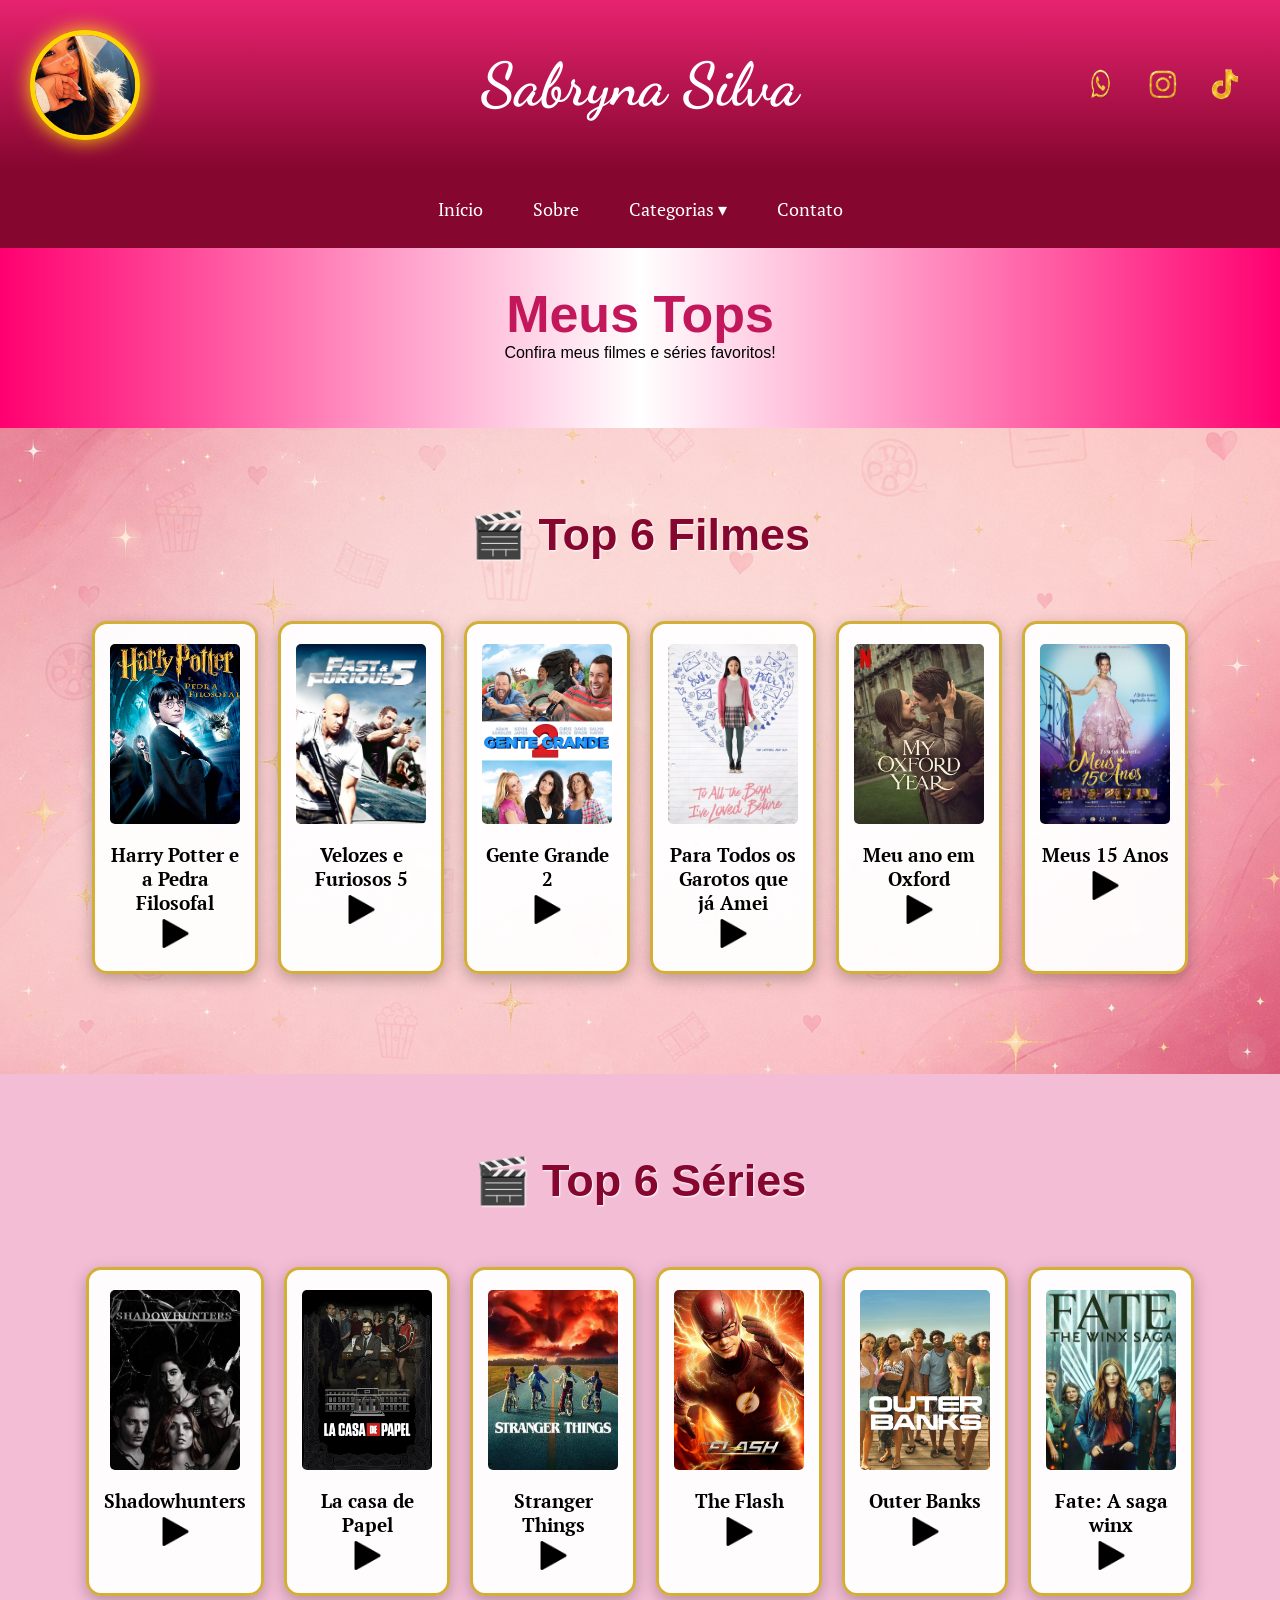
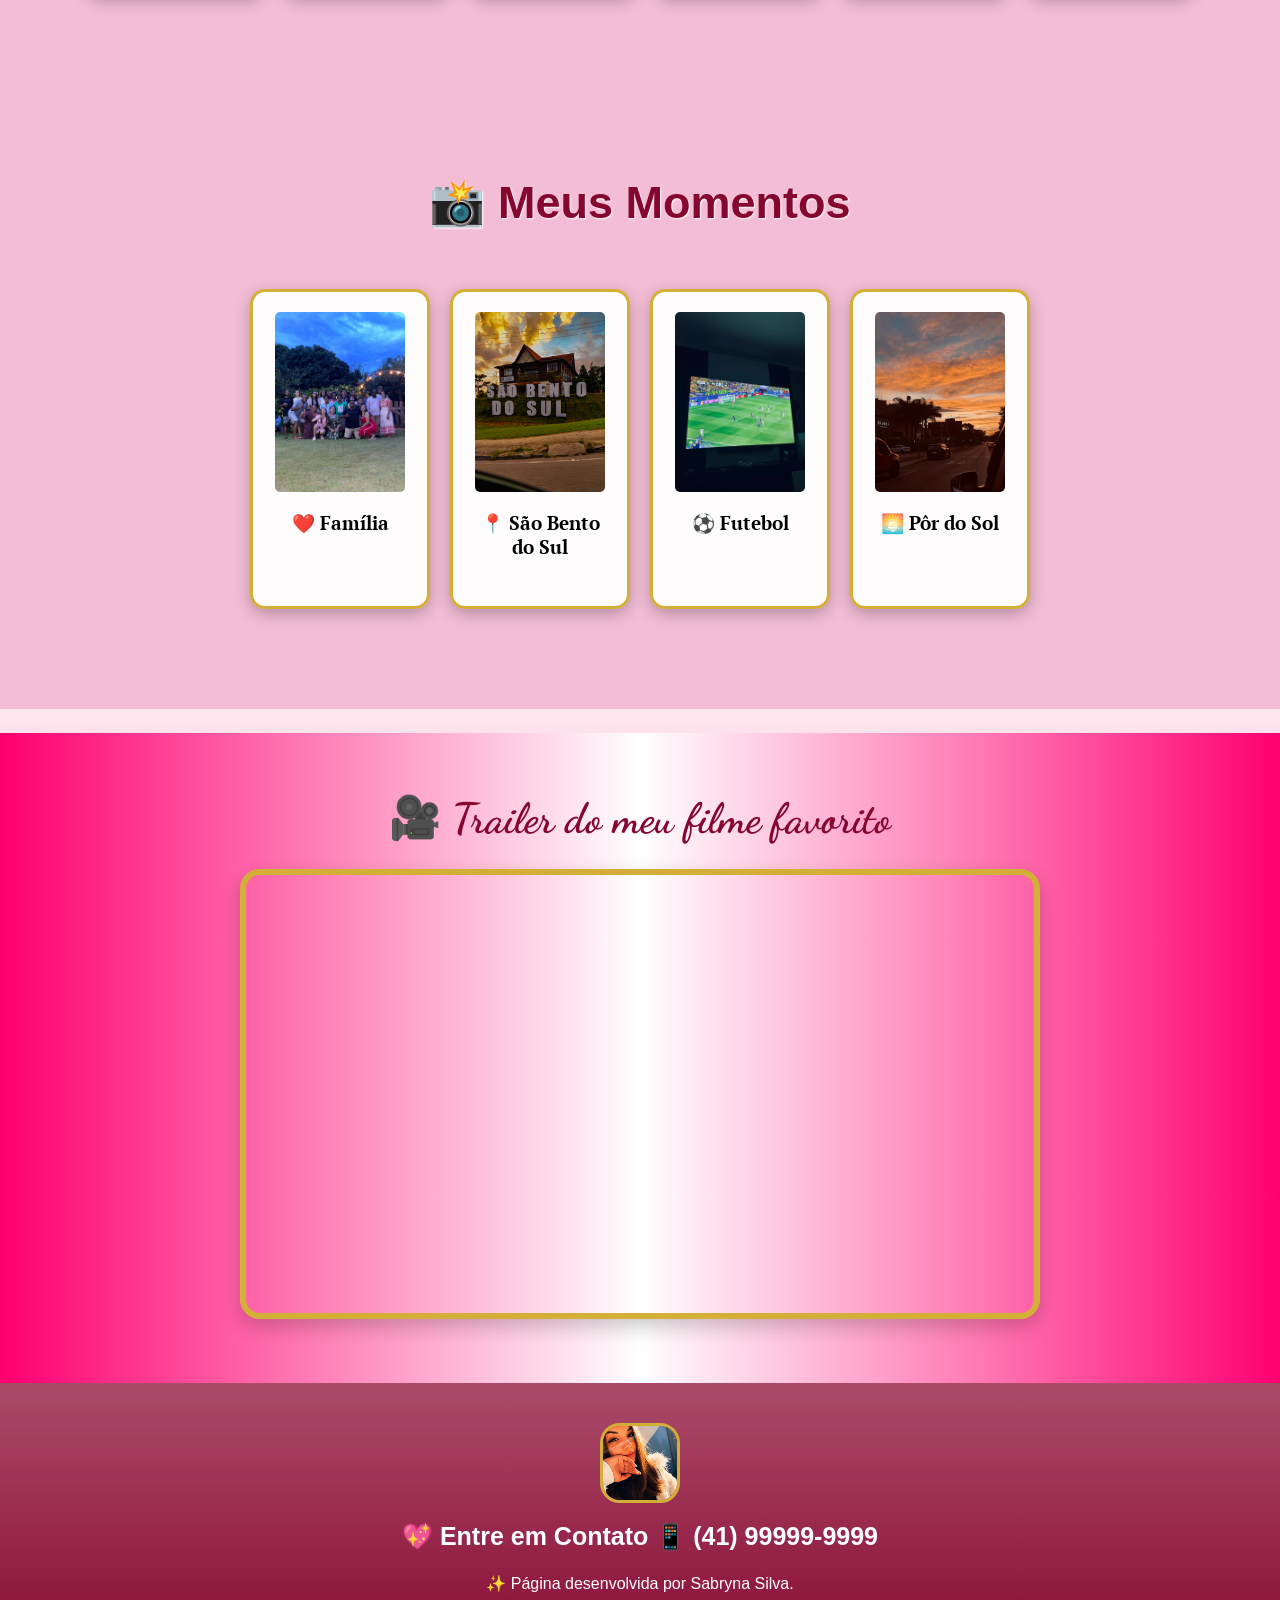
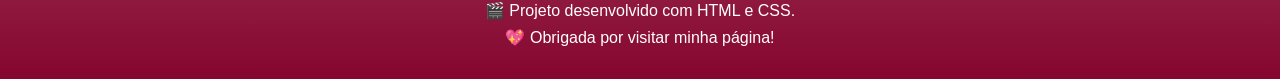
==== index.html @ 1fd47ac1 "162" ====
<!DOCTYPE html>
<html lang="pt-br">
<head>
<meta charset="UTF-8">

<meta name="viewport" content="width=device-width, initial-scale=1.0">

<title>Home |Sabryna Silva</title>
<link rel="stylesheet" href="style.css">
</head>
</head>

<body class="pagina-inicio">

<!--header é a parte do cabeçalho do site-->
<header class="cabecalho-itens">

<img class="cabecalho_imagem" src="minhafoto.png" alt="Logo da Página">

<h1 class="titulo_site">Sabryna Silva</h1>
<div class="sociais">
<img src="img_WhatsaoD.png" alt="WhatsApp">
<img src="img_InstagramD-removebg-preview.png" alt="Instagram">
<img src="img_TiktokD-removebg-preview.png" alt="TikTok">
</div>

</header>

<nav class="menu">
    <a href="index.html">Início</a>
    <a href="sobre.html">Sobre</a>

    <div class="dropdown">
        <a href="#">Categorias ▾</a>
        <div class="dropdown-conteudo">
            <a href="filmes.html">Filmes</a>
            <a href="series.html">Séries</a>
        </div>
    </div>

    <a href="contato.html">Contato</a>
</nav>

<!--Seção banner 1 é a parte do paragrafo 1 da página-->
<section class="banner1">
    <div class="banner-texto">
        <h1>Meus Tops</h1>
    <p>Confira meus filmes e séries favoritos!</p>
  </div>
</section>

<!--Seção estudantes é a parte do paragrafo 2 da página-->
<section class="estudante filmes-destaque">
<h1 class="estudante_titulo">🎬 Top 6 Filmes</h1>
<p> </p>
<div class="estudantes_todos">
<div class="estudante-div">
<img class="estudante-imagem" src="img_harryP.jpg" alt="Foto do Filme">

<h3 class="estudante-nome">Harry Potter e a Pedra Filosofal</h3>
<a href="https://www.youtube.com/watch?v=SFzft_2dcV0">
<p> </p>
<img class="estudante-icone" src="play.png" alt="Fantasia"></a>
</div>

<div class="estudante-div">
<img class="estudante-imagem" src="img_velozes&f.jpg" alt="Foto do Filme">
<h3 class="estudante-nome">Velozes e Furiosos 5</h3>
<a href="https://www.youtube.com/watch?v=e4tEwEZYELc">
<p> </p>
<img class="estudante-icone" src="play.png" alt="Ação"></a>
</div>

<div class="estudante-div">
<img class="estudante-imagem" src="img_genteG.jpg" alt="Foto do Filme">
<h3 class="estudante-nome">Gente Grande 2</h3>
<a href="https://www.youtube.com/watch?v=U4IVNvPu134">
<p> </p>
<img class="estudante-icone" src="play.png" alt="Comédia"></a>
</div>

<div class="estudante-div">
<img class="estudante-imagem" src="img_ParaTodos.jpg" alt="Foto do Filme">
<h3 class="estudante-nome">Para Todos os Garotos que já Amei</h3>
<a href="https://www.youtube.com/watch?v=JDpGv0V26B">
<p> </p>
<img class="estudante-icone" src="play.png" alt="Comédia Romântica"></a>
</div>

<div class="estudante-div">
<img class="estudante-imagem" src="img_MyOxford.jpg" alt="Foto do Filme">
<h3 class="estudante-nome">Meu ano em Oxford</h3>
<a href="https://www.youtube.com/watch?v=gDc7l8dfOr4">
<p> </p>
<img class="estudante-icone" src="play.png" alt="Romance/Drama"></a>
</div>

<div class="estudante-div">
<img class="estudante-imagem" src="img_meus15.jpg" alt="Foto do filme">
<h3 class="estudante-nome">Meus 15 Anos</h3>
<a href="https://www.youtube.com/watch?v=Yup2ZcAm_E0">
<p> </p>
<img class="estudante-icone" src="play.png" alt="Romance Adolescente"></a>
</div>

</div>
</section>

<!--Seção estudantes é a parte do paragrafo 3 da página-->
<section class="estudante">
    <h1 class="estudante_titulo">🎬 Top 6 Séries</h1>
<div class="estudantes_todos">
<div class="estudante-div">
<img class="estudante-imagem" src="img-Shadow.jpeg" alt="Foto da Serie">
<h3 class="estudante-nome">Shadowhunters</h3>
<a href="https://www.youtube.com/watch?v=Ms_KHiZTjs0">
<p> </p>
<img class="estudante-icone" src="play.png" alt="Fantasia/Ação"></a>
</div>

<div class="estudante-div">
<img class="estudante-imagem" src="img_LaCasa.webp"
alt="Foto da Série">
<h3 class="estudante-nome">La casa de Papel</h3>
<a href="https://www.youtube.com/watch?v=jkzl8ZAppqE">
<p> </p>
<img class="estudante-icone" src="play.png" alt="Suspense/Ação"></a>
</div>

<div class="estudante-div">
<img class="estudante-imagem" src="img_Stranger.jpeg"
alt="Foto da Serie">
<h3 class="estudante-nome">Stranger Things</h3>
<a href="https://www.youtube.com/watch?v=RMmGQNNl164">
<p> </p>
<img class="estudante-icone" src="play.png" alt="Ficção Científica/Terror"></a>
</div>

<div class="estudante-div">
<img class="estudante-imagem" src="img_Tflah.jpg"
alt="Foto da Serie">
<h3 class="estudante-nome">The Flash</h3>
<a href="https://www.youtube.com/watch?v=IgVyroQjZbE">
<p> </p>
<img class="estudante-icone" src="play.png" alt="Super-Herói/Ação"></a>
</div>

<div class="estudante-div">
<img class="estudante-imagem" src="outerBanks2.jpg"
alt="Foto da Serie">
<h3 class="estudante-nome">Outer Banks</h3>
<a href="https://www.youtube.com/watch?v=SqLHo7bIddY">
<p> </p>
<img class="estudante-icone" src="play.png" alt="Aventura/Mistério"></a>
</div>

<div class="estudante-div">
<img class="estudante-imagem" src="fate-the-winx-saga_ur51.jpg"
alt="Foto da Serie">
<h3 class="estudante-nome">Fate: A saga winx</h3>
<a href="https://www.youtube.com/watch?v=jZmW01kkiwE">
<p> </p>
<img class="estudante-icone" src="play.png" alt="Fantasia/Drama"></a>
</div>
</div>
</section>

 <!-- Seção Meus Momentos -->
<section class="estudante">
    <h1 class="estudante_titulo">📸 Meus Momentos</h1>

    <div class="estudantes_todos">

        <div class="estudante-div">
            <img class="estudante-imagem" src="familia_img.jpg" alt="Família">
            <h3 class="estudante-nome">❤️ Família</h3>
        </div>

        <div class="estudante-div">
            <img class="estudante-imagem" src="sao-bento.jpg" alt="São Bento do Sul">
            <h3 class="estudante-nome">📍 São Bento do Sul</h3>
        </div>

        <div class="estudante-div">
            <img class="estudante-imagem" src="futb.jpeg" alt="Futebol">
            <h3 class="estudante-nome">⚽ Futebol</h3>
        </div>

        <div class="estudante-div">
            <img class="estudante-imagem" src="pordosol.JPG" alt="Pôr do Sol">
            <h3 class="estudante-nome">🌅 Pôr do Sol</h3>
        </div>

    </div>
</section>

<!-- Seção rodapé -->
<footer class="escola">

    <section class="container-video">

        <h3 class="titulo-video">🎥 Trailer do meu filme favorito</h3>


        <iframe
            class="video-responsivo"
            src="https://www.youtube.com/embed/VyHV0BRtdxo"
            title="YouTube video player"
            frameborder="0"
            allow="accelerometer; autoplay; clipboard-write; encrypted-media; gyroscope; picture-in-picture; web-share"
            allowfullscreen>
        </iframe>

    </section>


    <div class="rodape-conteudo">
        <img class="logo_rodape" src="minhafoto.png" alt="Foto da Sabryna">

        <h2 class="escola-titulo">
            💖 Entre em Contato
            <a class="link" href="https://wa.me">
                📱 (41) 99999-9999
            </a>
        </h2>

        <div class="creditos">
            <p>✨ Página desenvolvida por Sabryna Silva.</p>
            <p>🎬 Projeto desenvolvido com HTML e CSS.</p>
            <p>💖 Obrigada por visitar minha página!</p>
        </div>
    </div>

</footer>
---- style.css ----
@import url('https://fonts.googleapis.com/css2?family=PT+Serif:ital,wght@0,400;0,700;1,400;1,700&display=swap');
@import url('https://fonts.googleapis.com/css2?family=Dancing+Script:wght@400;600;700&display=swap');
*{
margin: 0;
padding: 0;
box-sizing: border-box;
}
body{
font-family: "Poppins", sans-serif;
background-color:  #bf0056
}

header{
    background: linear-gradient(#E7236F, #85062F);
    color: white;
    width: 100%;
    padding: 55px 20px;
}

.cabecalho-itens{
    display: flex;
    align-items: center;
    justify-content: space-between;
    padding: 30px;
}

 
.cabecalho_imagem{
    width:110px;
    height:110px;
    border-radius:50%;
    object-fit:cover;
    border:5px solid #FFD700;
    box-shadow:0 0 20px #FFD700;
}
 

.titulo_site{
    flex:1;
    text-align:center;
    font-family:'Dancing Script', cursive;
    font-size:60px;
    color:#fff;
}

.sociais{
    display:flex;
    gap:12px;
    width:110px;   /* mesma largura da foto */
    justify-content:flex-end;
    padding-right:0;
}

.sociais img{
    width:50px;
    height:50px;
}

.banner1{
    height: 180px;
    background: linear-gradient(90deg, #ff0070,#ffffff,#ff0171);
    display: flex;
    justify-content: center;
    align-items: center;

}


.banner-texto {
    text-align: center;
    max-width: 650px;
    margin: 0 auto 30px;
}

.banner-texto h1{
    font-size: 52px;
    color:   #C2185B;
}

banner-texto p {
    font-size: 18px;
    color: #000000;
    line-height: 1.5;
}

.estudante_titulo {
    padding: 20px;
    text-align: center;
    color: #85062F;
    font-size: 45px;
    margin-bottom: 5px;
    text-shadow: 1px 1px 2px #fff;
}

.estudantes_todos {
    display: flex;
    justify-content: center;
    gap: 20px;
    max-width: 1000px;
    margin: 25px auto 0;
}


.estudante-nome{
text-align: center;
font-family: 'PT Serif', serif;
}

.estudante-imagem {
    width: 130px;
    height: 180px;
    margin-top: 5px;
    margin-bottom: 15px;
    object-fit: cover;
    border-radius: 5px;
}


.estudante-icone{
width: 45px;
padding: 4px 8px;
}

.estudante {
    padding: 60px 40px;
    background-color: #f3bdd5;
    text-align: center;
} 

.estudante-div {
    width: 180px;
    min-height: 320px;
    background: rgba(255, 255, 255, 0.95);
    border-radius: 15px;
    padding: 15px;
    text-align: center;
    border: 3px solid #D4AF37;
    box-shadow: 0 5px 15px rgba(0,0,0,0.25);
    transition: 0.3s;
}

.estudantes_todos {
    display: flex;
    justify-content: center;
    gap: 20px;
    max-width: 1000px;
    margin: 40px auto;
}

 
.escola{
background: linear-gradient(#ffe7f0,#85062F);
color: white;
display: block;
text-align: center;
padding: 24px 0;
}

.escola-titulo{
padding: 15px;
text-align: center;
font-size: 25px;
}

.logo_rodape{
height: 80px;
width: 80px;
border-radius: 20px;
object-fit: cover;
border: 3px solid #D4AF37;

}
.link{
    color: white;
    text-decoration: none;
}

.link:hover{
    color: #FFD700;
}

.escola p{
    margin: 8px 0;
}

.estudante-div:hover{
    transform: scale(1.05);
    transition: 0.3s;
}

/* VÍDEO */

.container-video{
    background: linear-gradient(90deg, #ff0070, #ffffff, #ff0171);
    padding:60px 20px;
    text-align:center;
}

.titulo-video{
    font-family:'Dancing Script', cursive;
    font-size:42px;
    color:#85062F;
    margin-bottom:25px;
}

.video-responsivo{
    width:80%;
    max-width:800px;
    aspect-ratio:16/9;
    height:auto;
    border-radius:20px;
    border:6px solid #D4AF37;
    box-shadow:0 8px 20px rgba(0,0,0,.2);
}
 
.rodape-conteudo {
    margin-top: 40px; /* Cria um espaço confortável entre o vídeo e o rodapé */
}
 
@media (max-width: 768px){

    .cabecalho-itens{
        flex-direction: column;
        align-items: center;
        gap: 20px;
        padding: 20px;
    }

    .cabecalho_imagem{
        width: 80px;
        height: 80px;
    }

    .titulo_site{
        font-size: 40px;
        text-align: center;
    }

    .sociais{
        width: 100%;
        justify-content: center;
        padding-right: 0;
    }

    .sociais img{
        width: 35px;
        height: 35px;
        margin-left: 8px;
    }

    .banner-texto h1{
        font-size: 35px;
    }

    .estudante_titulo{
        font-size: 32px;
    }

    .estudante-div{
        width: 160px;
    }

    .video-responsivo{
        width: 100%;
    }

    .escola-titulo{
        font-size: 20px;
    }

}

/* MENU DE NAVEGAÇÃO */

.menu {
    background-color: #85062F;
    display: flex;
    justify-content: center;
    align-items: center;
    gap: 10px;
    padding: 15px;
}

.menu a {
    color: white;
    text-decoration: none;
    padding: 12px 20px;
    font-family: 'PT Serif', serif;
    font-size: 18px;
}

.menu a:hover {
    background-color: #E7236F;
    border-radius: 8px;
}

/* DROPDOWN */

.dropdown {
    position: relative;
}

.dropdown-conteudo {
    display: none;
    position: absolute;
    background-color: #85062F;
    min-width: 150px;
    top: 100%;
    left: 0;
    z-index: 10;
    border-radius: 0 0 8px 8px;
}

.dropdown-conteudo a {
    display: block;
    padding: 12px 15px;
}

.dropdown:hover .dropdown-conteudo {
    display: block;
}

.pagina-inicio .filmes-destaque {
    background-image: url("fundoCinema.png");
    background-size: cover;
    background-position: center;
    background-repeat: no-repeat;
}
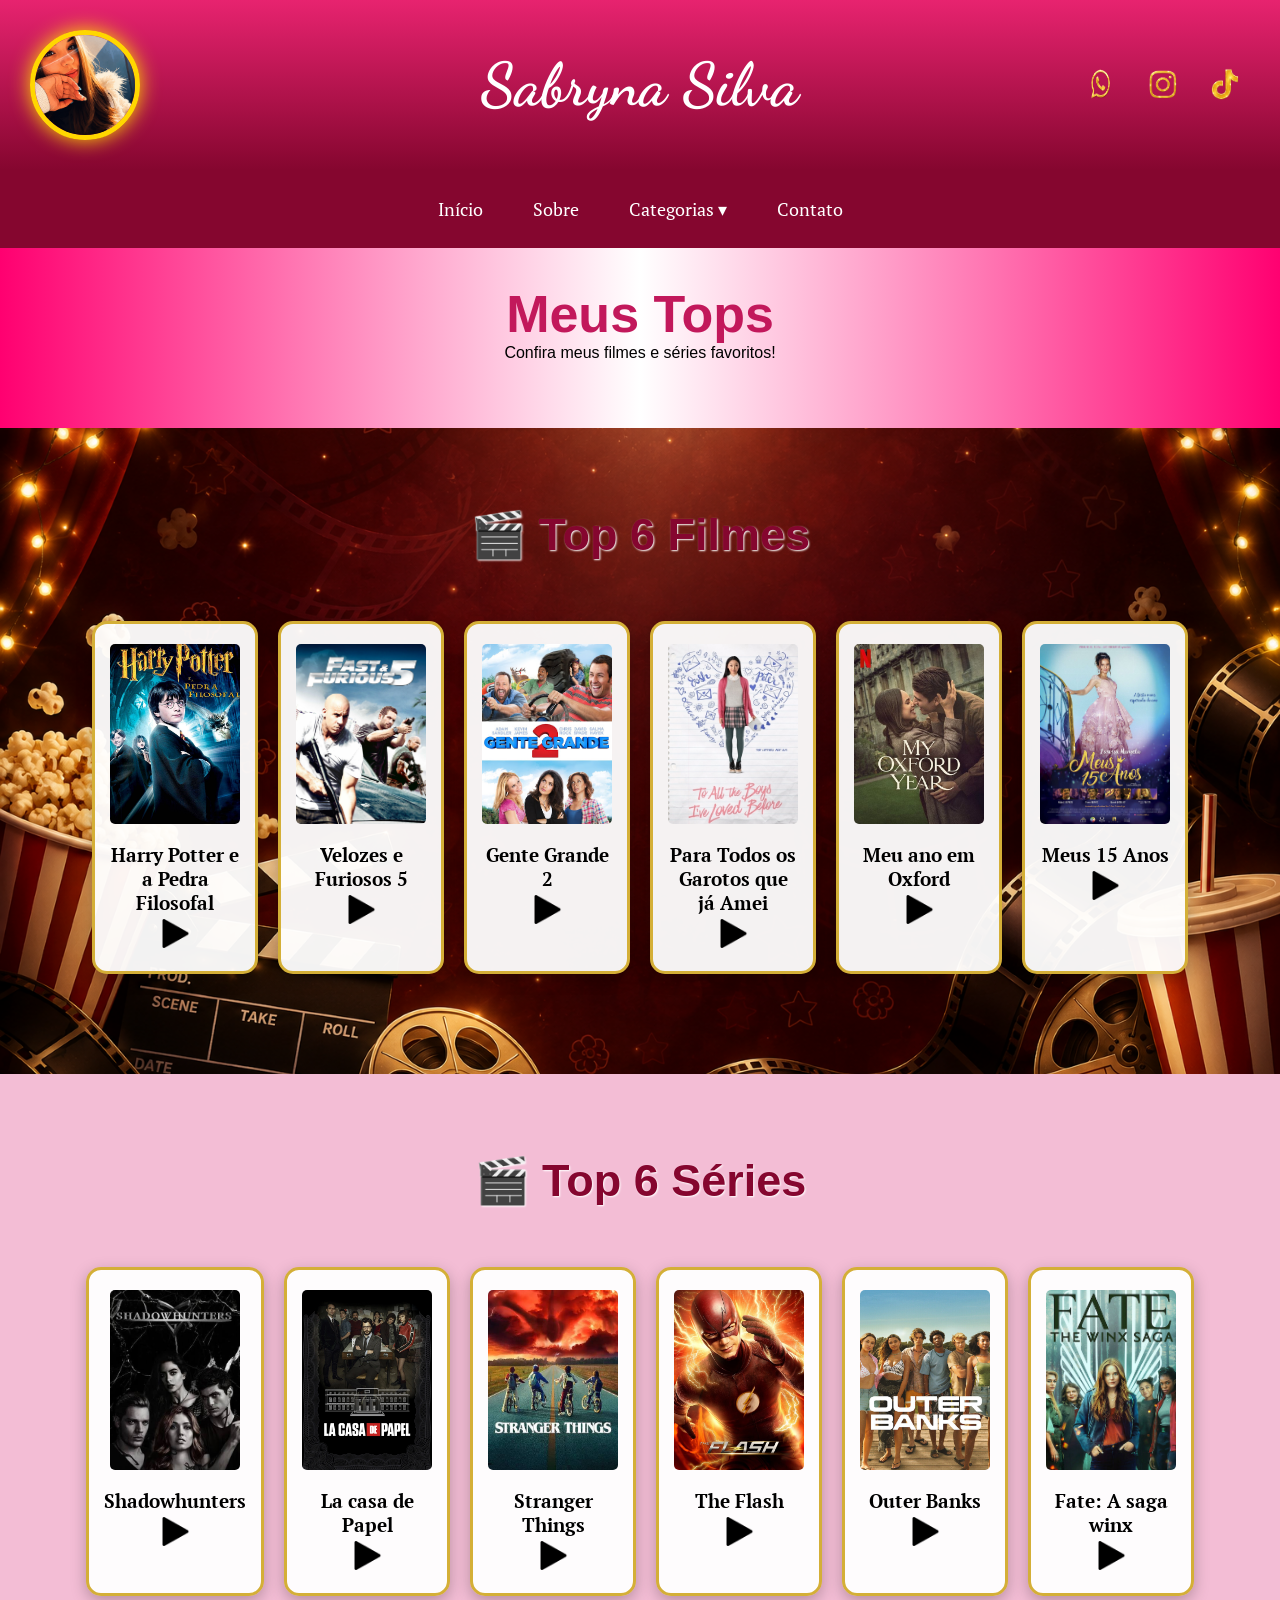
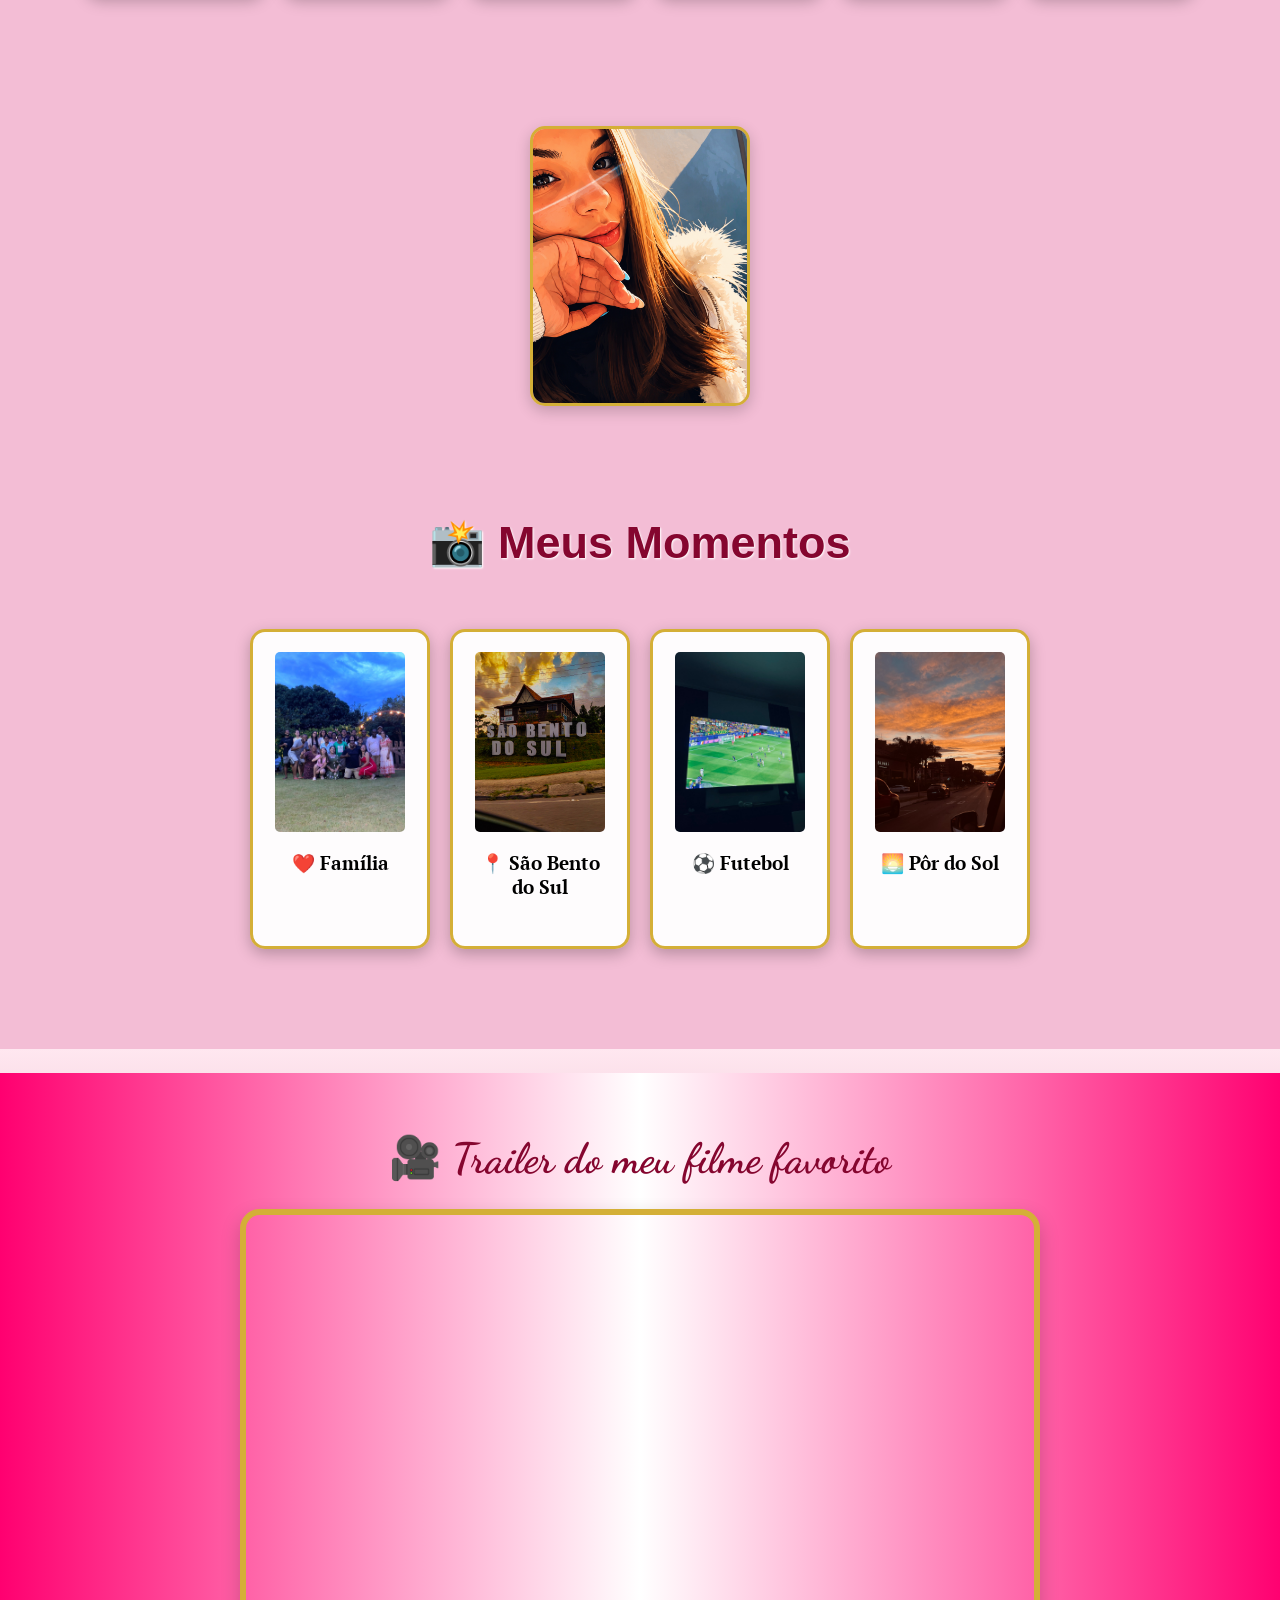
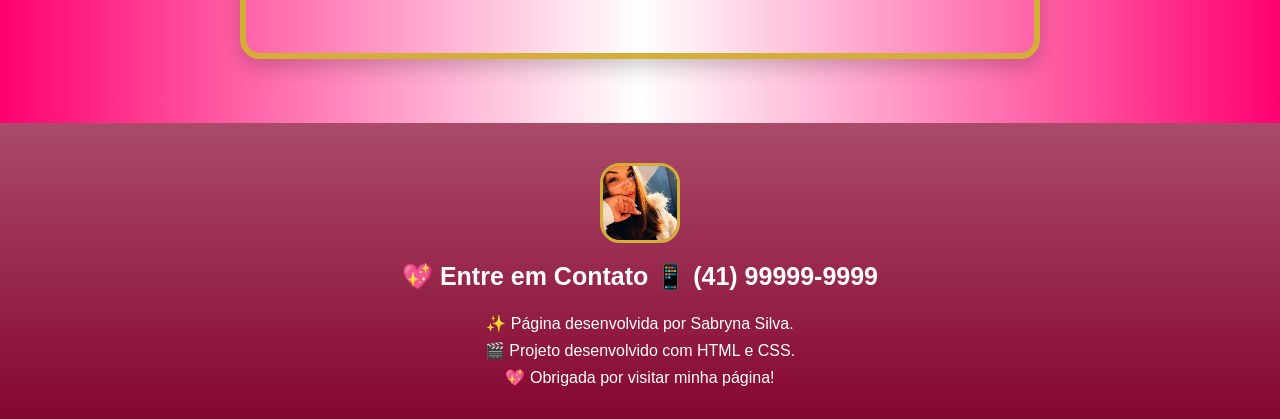
==== commit 9e30f241: "164" ====
--- a/index.html
+++ b/index.html
@@ -163,6 +163,11 @@
 <img class="estudante-icone" src="play.png" alt="Fantasia/Drama"></a>
 </div>
 </div>
+</section>
+
+<!-- Minha foto na área rosa -->
+<section class="minha-foto-area">
+    <img src="minhafoto.png" alt="Foto da Sabryna">
 </section>
 
  <!-- Seção Meus Momentos -->
--- a/style.css
+++ b/style.css
@@ -325,4 +325,22 @@
     background-size: cover;
     background-position: center;
     background-repeat: no-repeat;
+}
+
+/* Foto na área rosa */
+.minha-foto-area {
+    background-color: #f3bdd5;
+    display: flex;
+    justify-content: center;
+    align-items: center;
+    padding: 30px 20px;
+}
+
+.minha-foto-area img {
+    width: 220px;
+    height: 280px;
+    object-fit: cover;
+    border: 3px solid #D4AF37;
+    border-radius: 15px;
+    box-shadow: 0 5px 15px rgba(0, 0, 0, 0.20);
 }
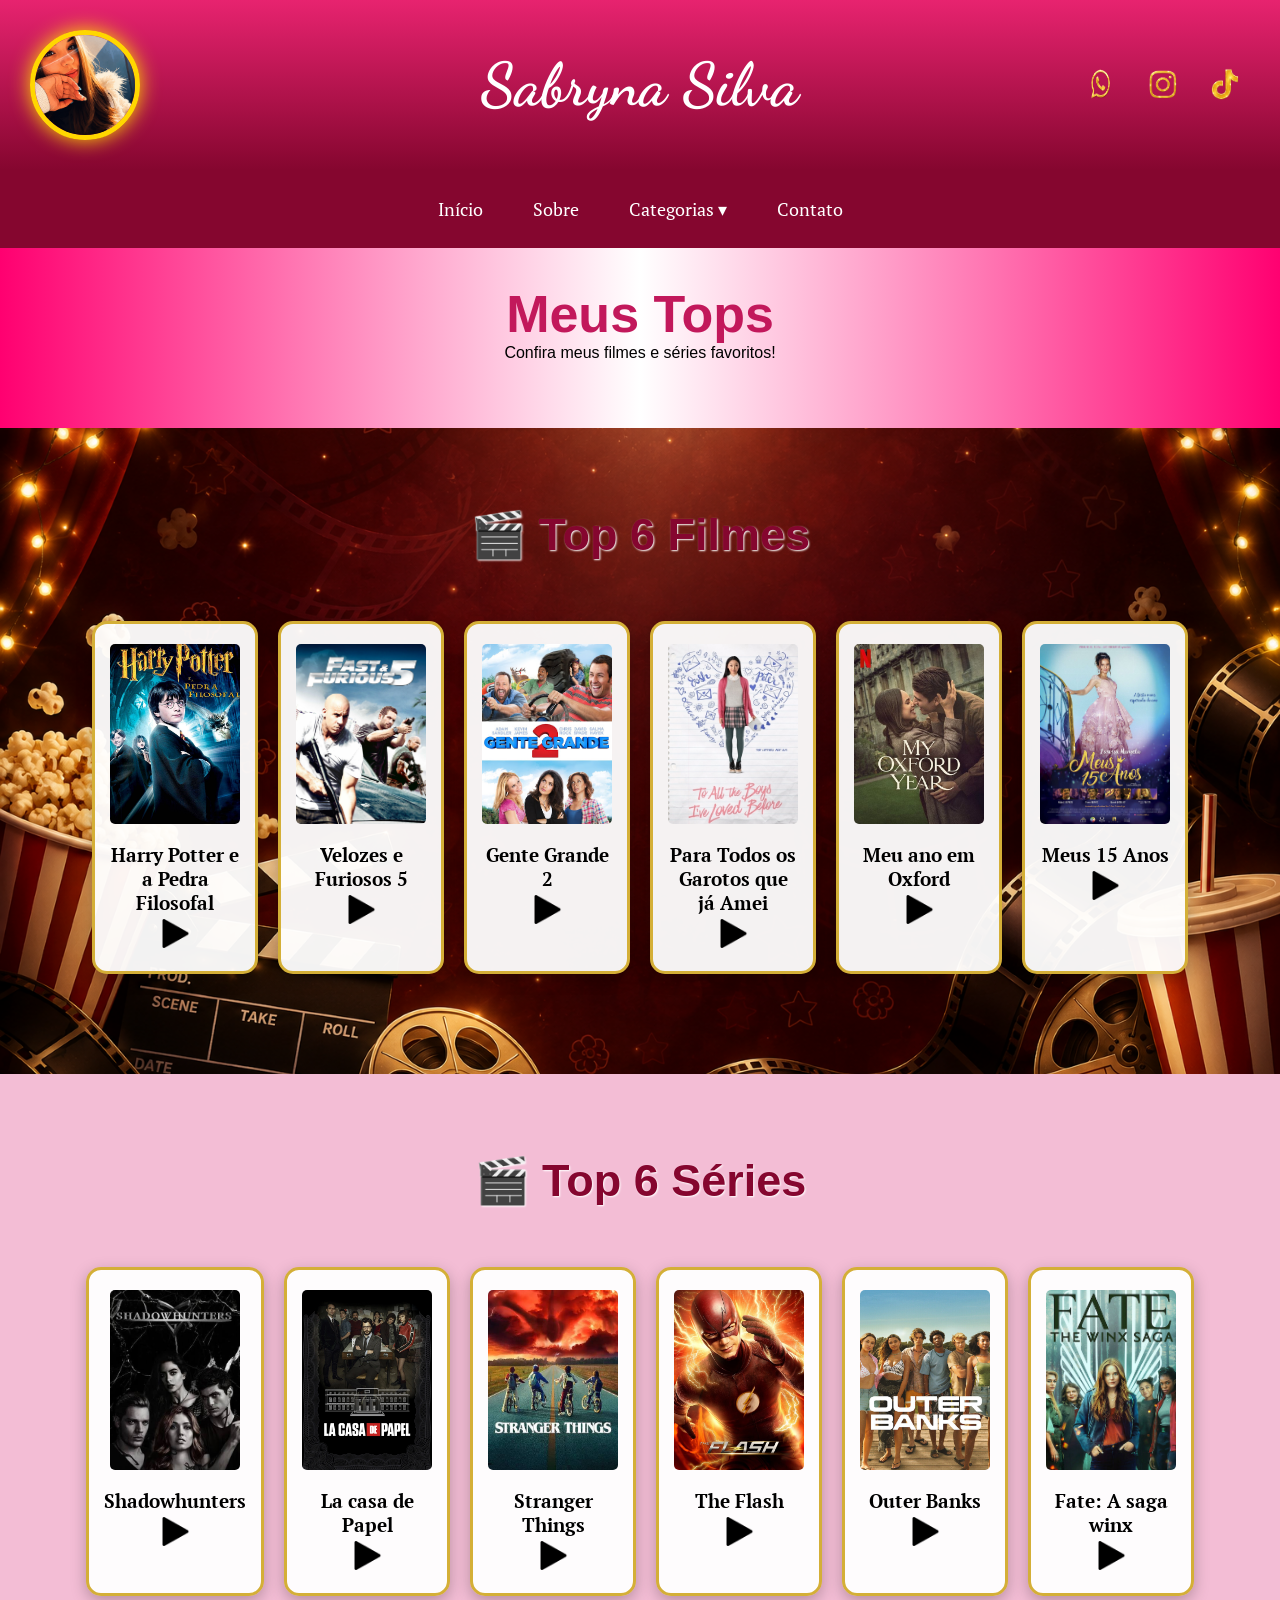
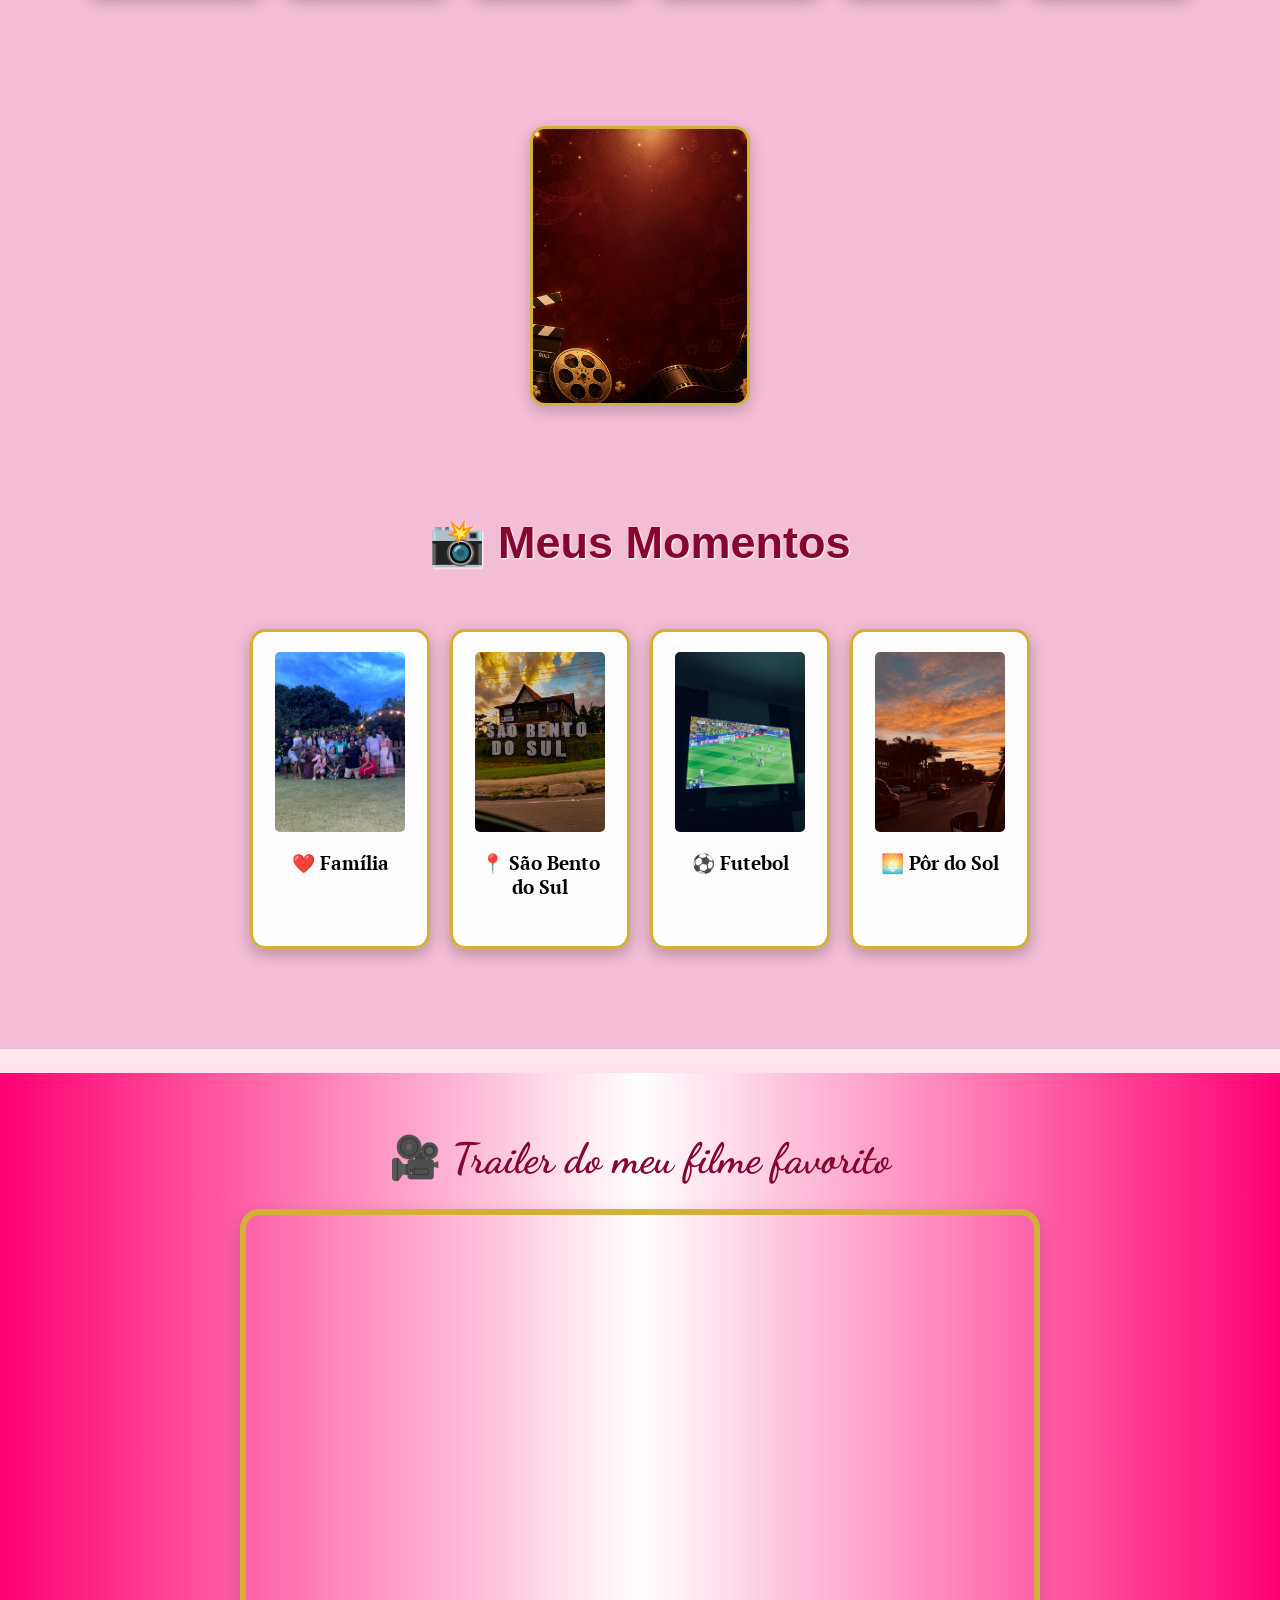
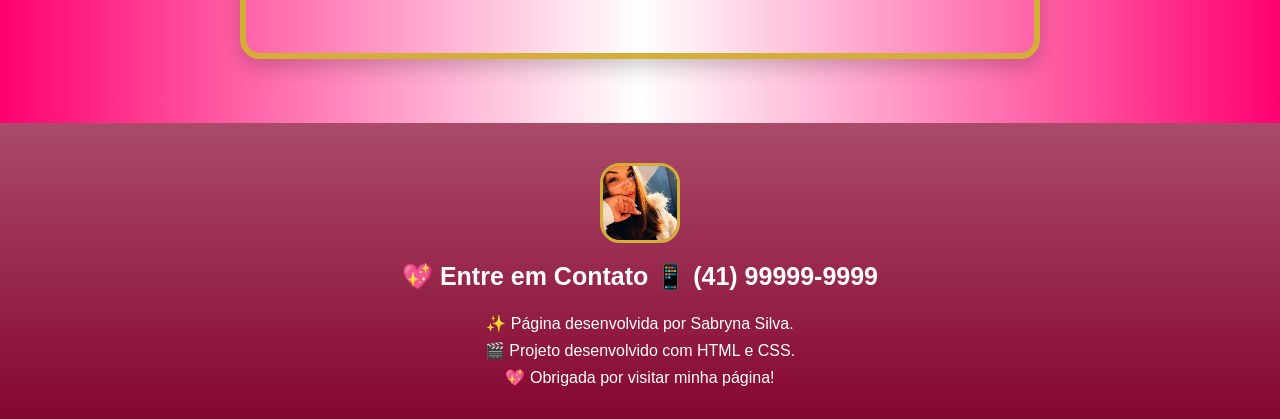
==== commit d1145db5: "164" ====
--- a/index.html
+++ b/index.html
@@ -167,7 +167,7 @@
 
 <!-- Minha foto na área rosa -->
 <section class="minha-foto-area">
-    <img src="minhafoto.png" alt="Foto da Sabryna">
+    <img src="fundoCinema.png" alt="Foto da Sabryna">
 </section>
 
  <!-- Seção Meus Momentos -->
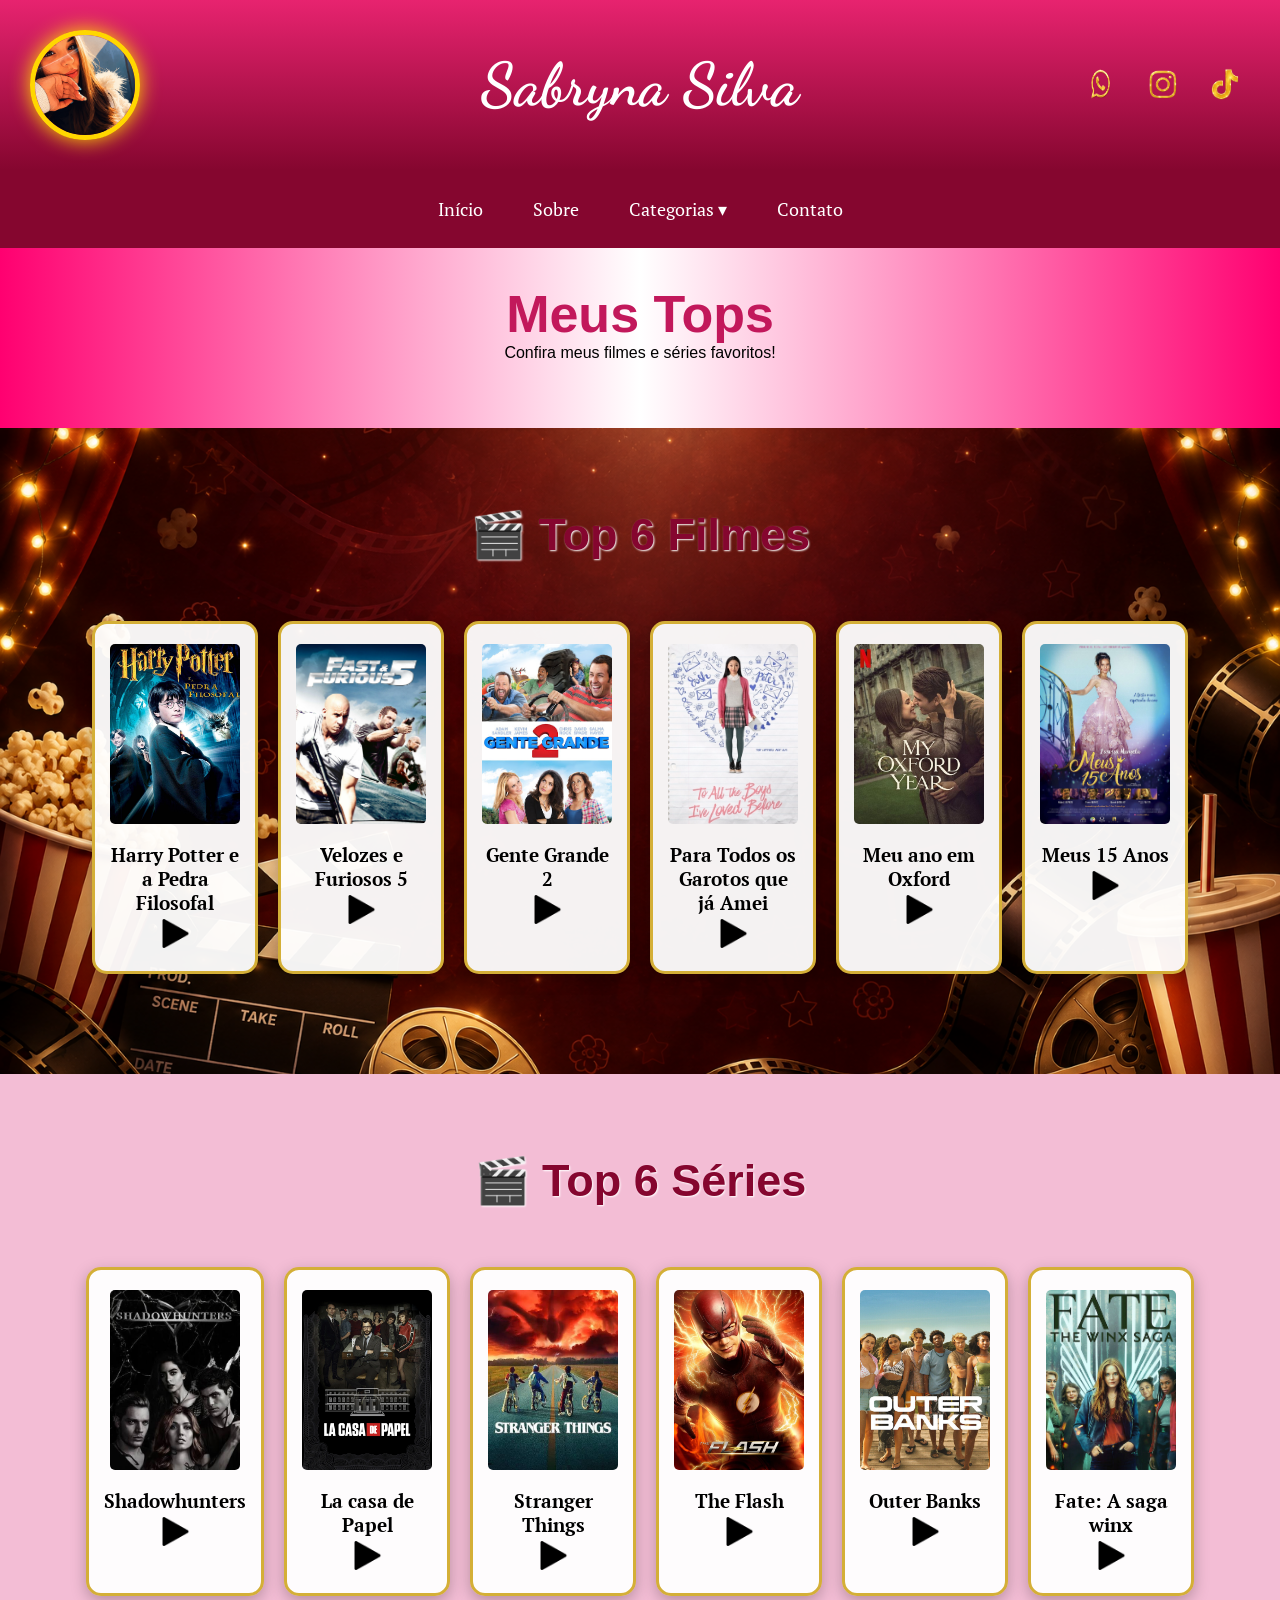
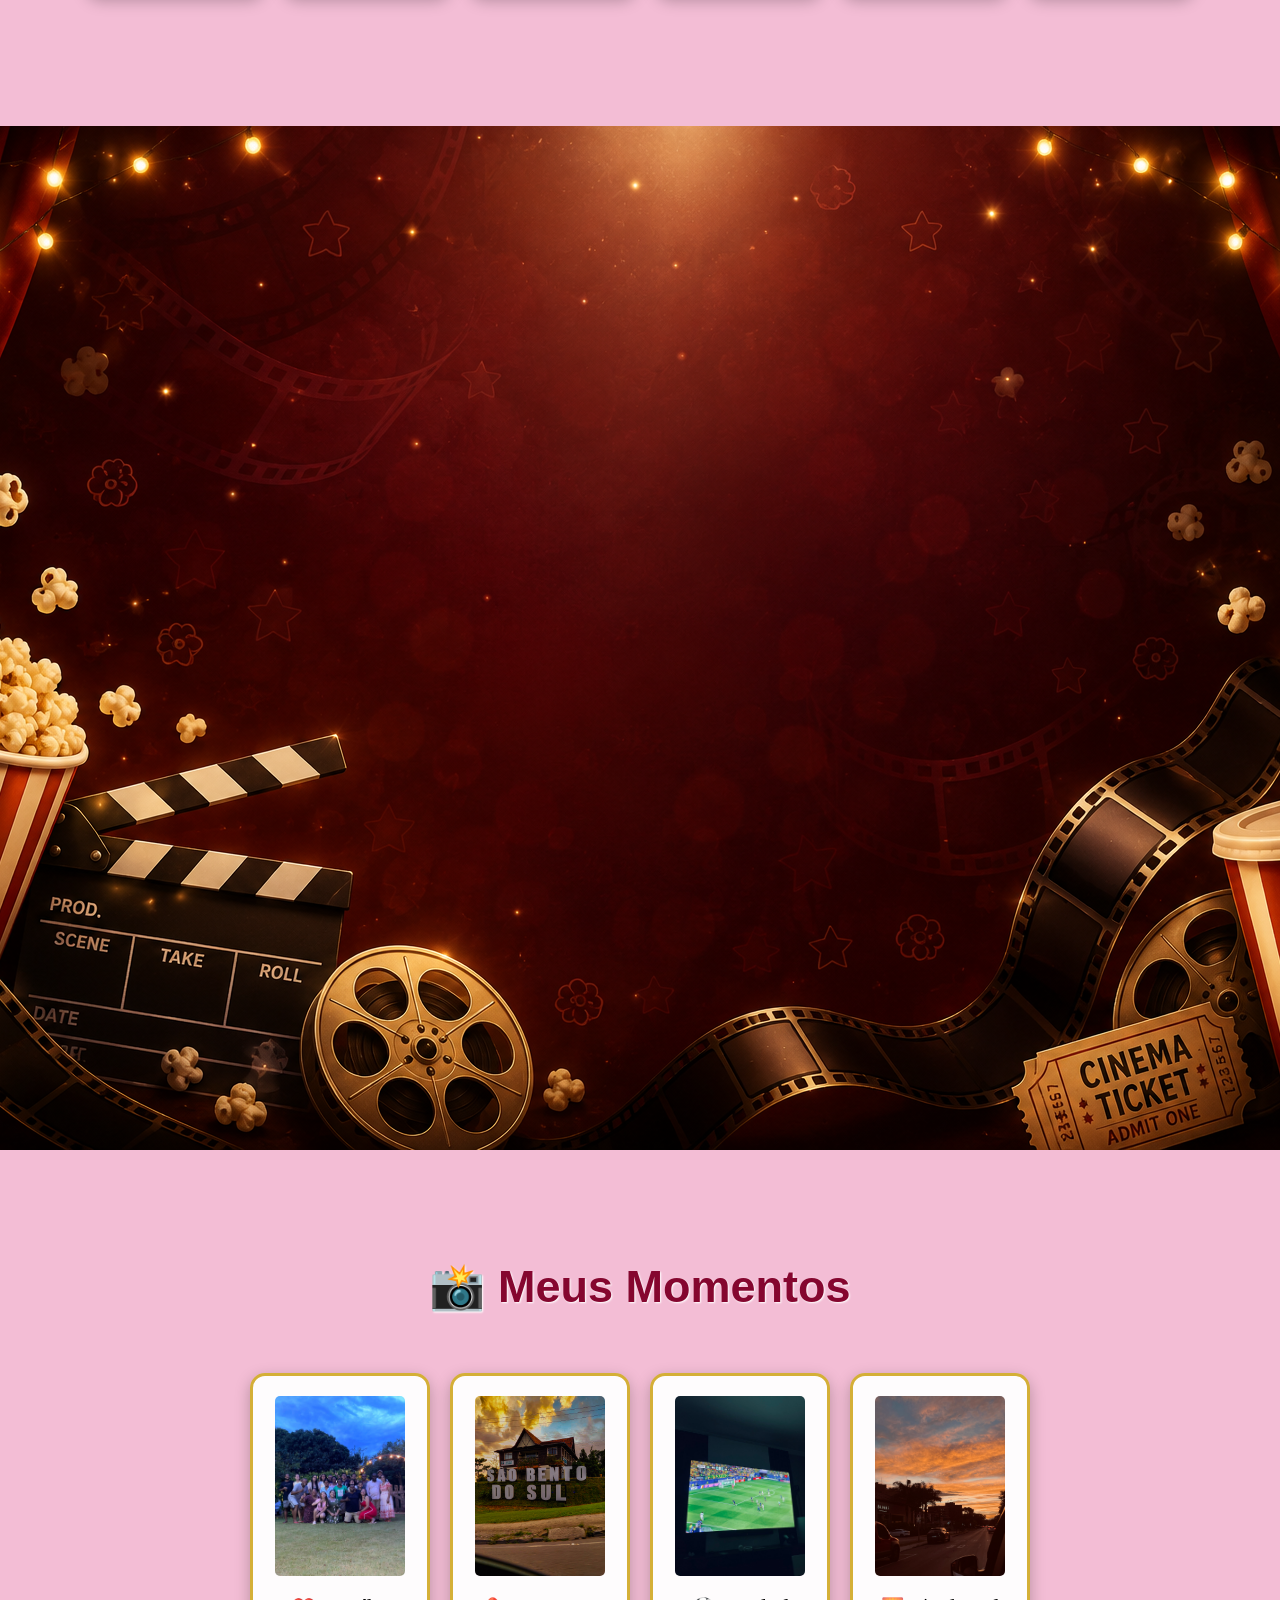
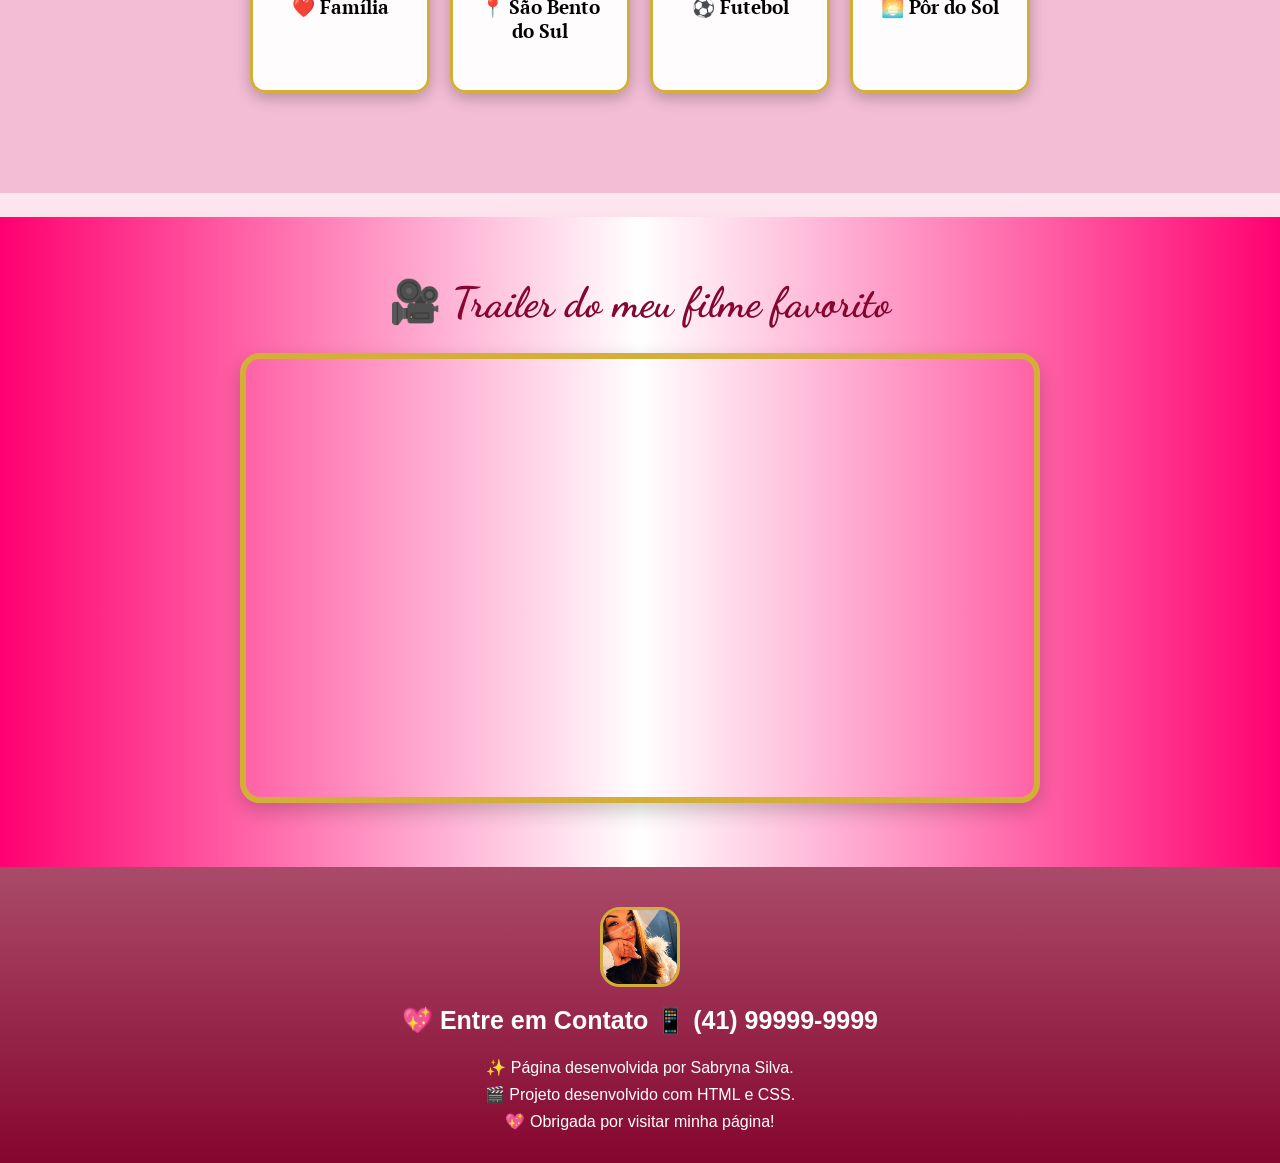
==== commit 157bec82: "165" ====
--- a/index.html
+++ b/index.html
@@ -165,7 +165,7 @@
 </div>
 </section>
 
-<!-- Minha foto na área rosa -->
+<!-- fundo cinema area -->
 <section class="minha-foto-area">
     <img src="fundoCinema.png" alt="Foto da Sabryna">
 </section>
--- a/style.css
+++ b/style.css
@@ -336,7 +336,7 @@
     padding: 30px 20px;
 }
 
-.minha-foto-area img {
+.fundo-cinema-area img {
     width: 220px;
     height: 280px;
     object-fit: cover;
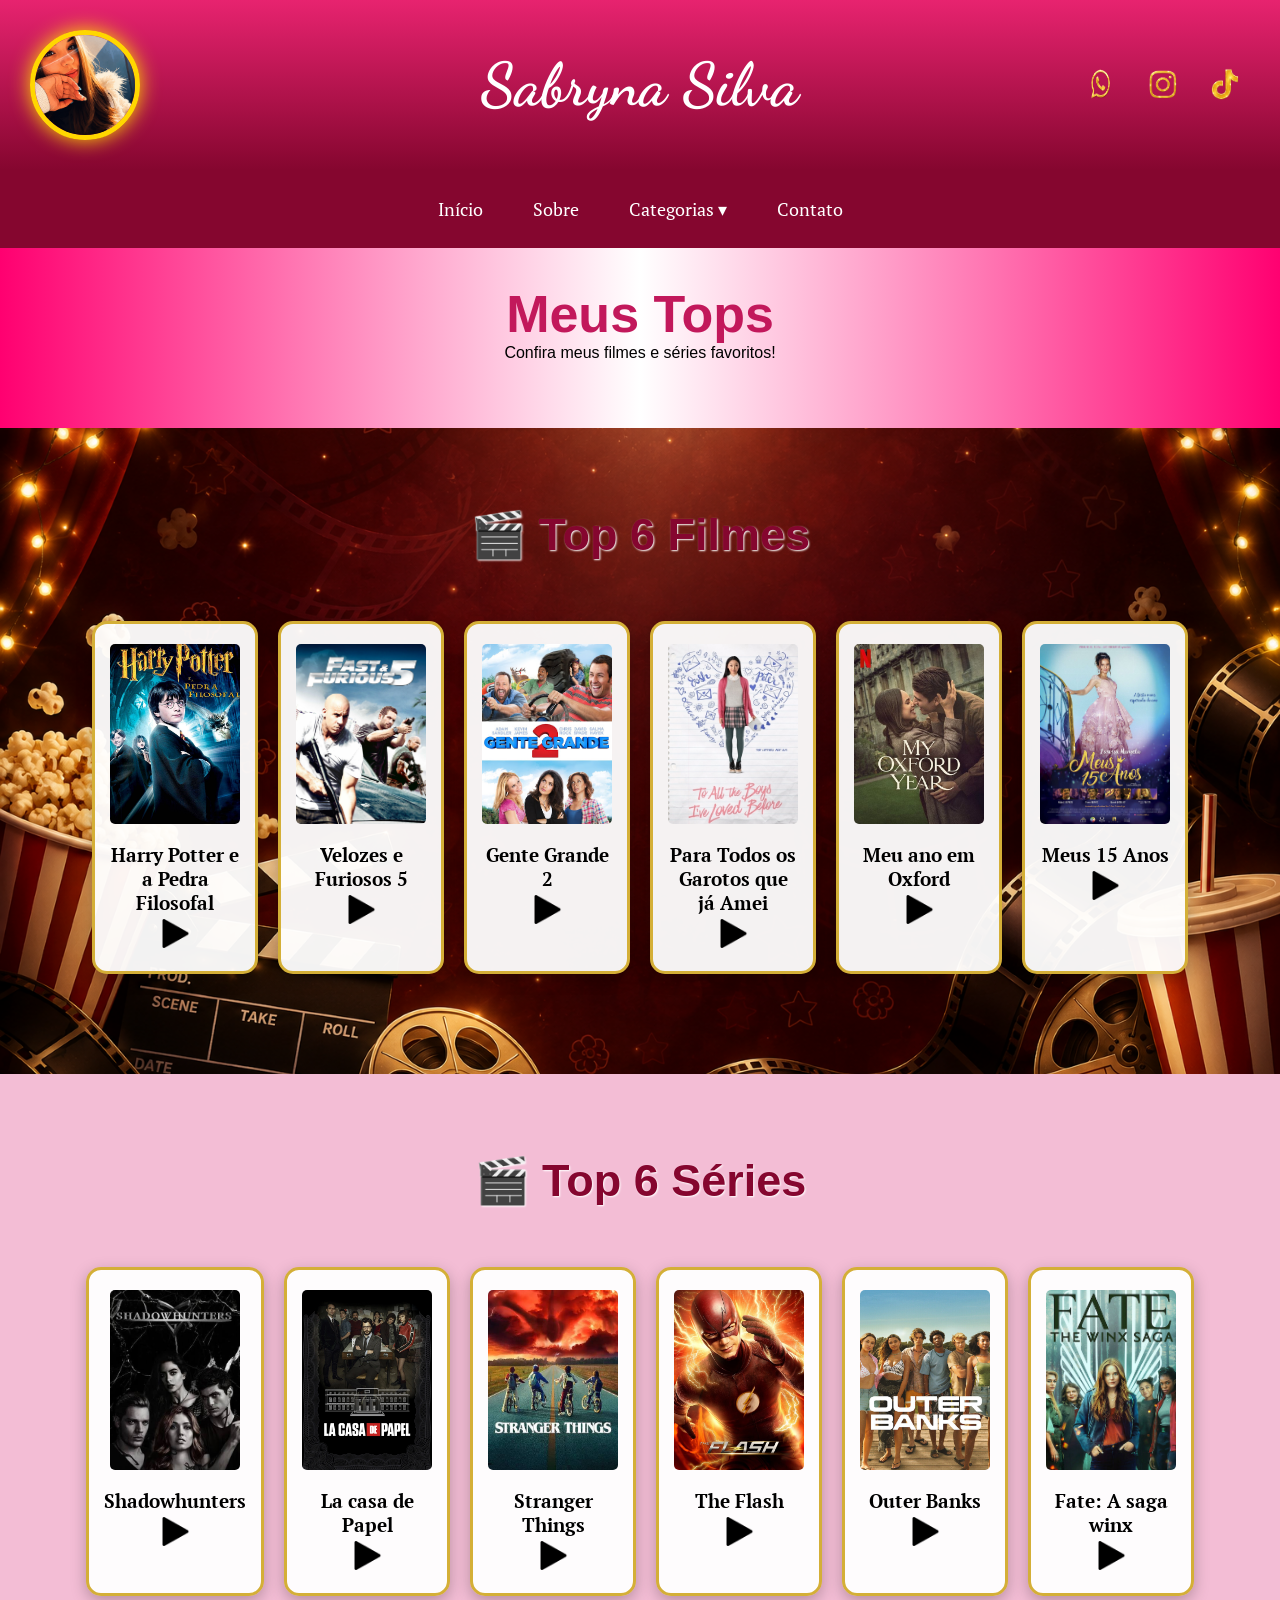
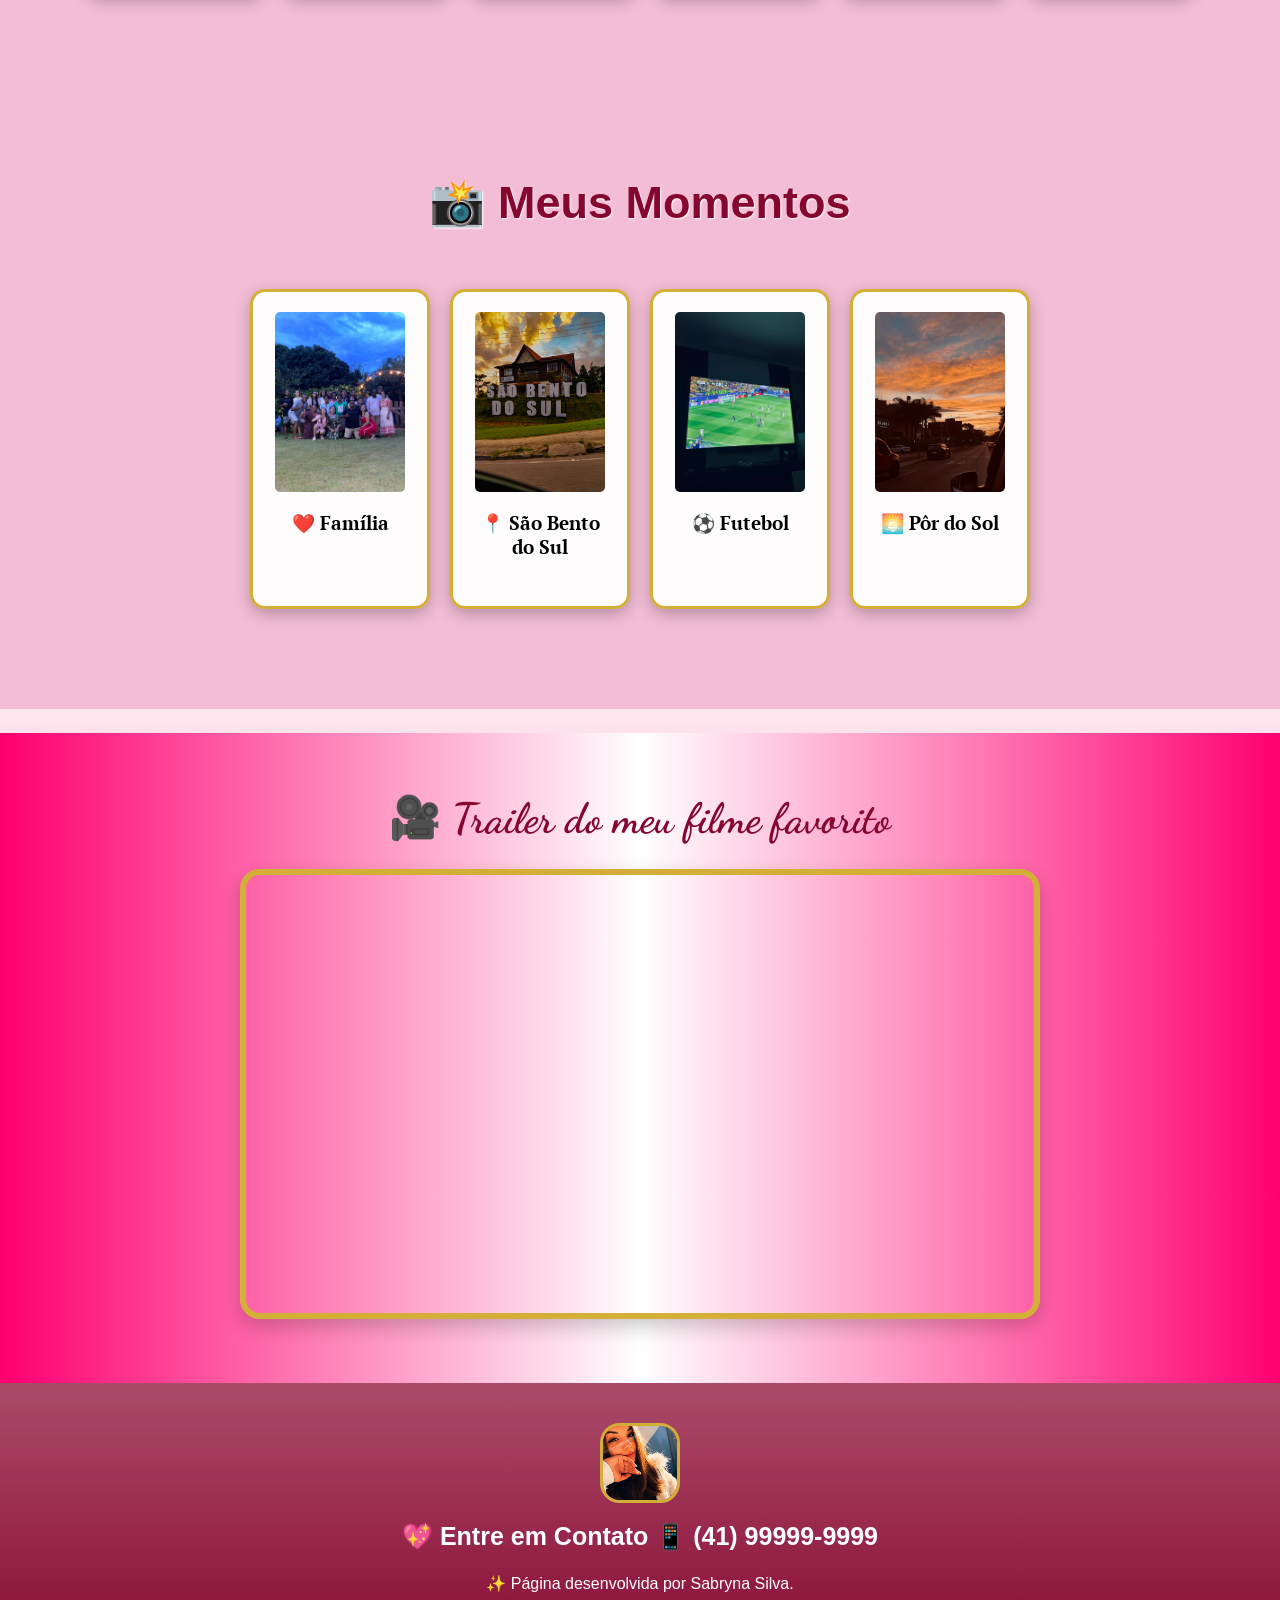
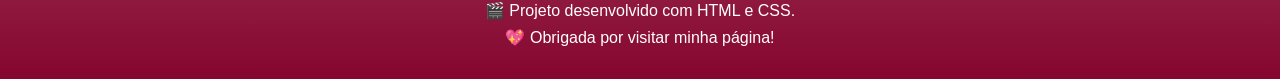
==== commit de50a7e5: "166" ====
--- a/index.html
+++ b/index.html
@@ -165,12 +165,8 @@
 </div>
 </section>
 
-<!-- fundo cinema area -->
-<section class="minha-foto-area">
-    <img src="fundoCinema.png" alt="Foto da Sabryna">
-</section>
-
- <!-- Seção Meus Momentos -->
+ 
+<!-- Seção Meus Momentos -->
 <section class="estudante">
     <h1 class="estudante_titulo">📸 Meus Momentos</h1>
 
--- a/style.css
+++ b/style.css
@@ -336,11 +336,3 @@
     padding: 30px 20px;
 }
 
-.fundo-cinema-area img {
-    width: 220px;
-    height: 280px;
-    object-fit: cover;
-    border: 3px solid #D4AF37;
-    border-radius: 15px;
-    box-shadow: 0 5px 15px rgba(0, 0, 0, 0.20);
-}
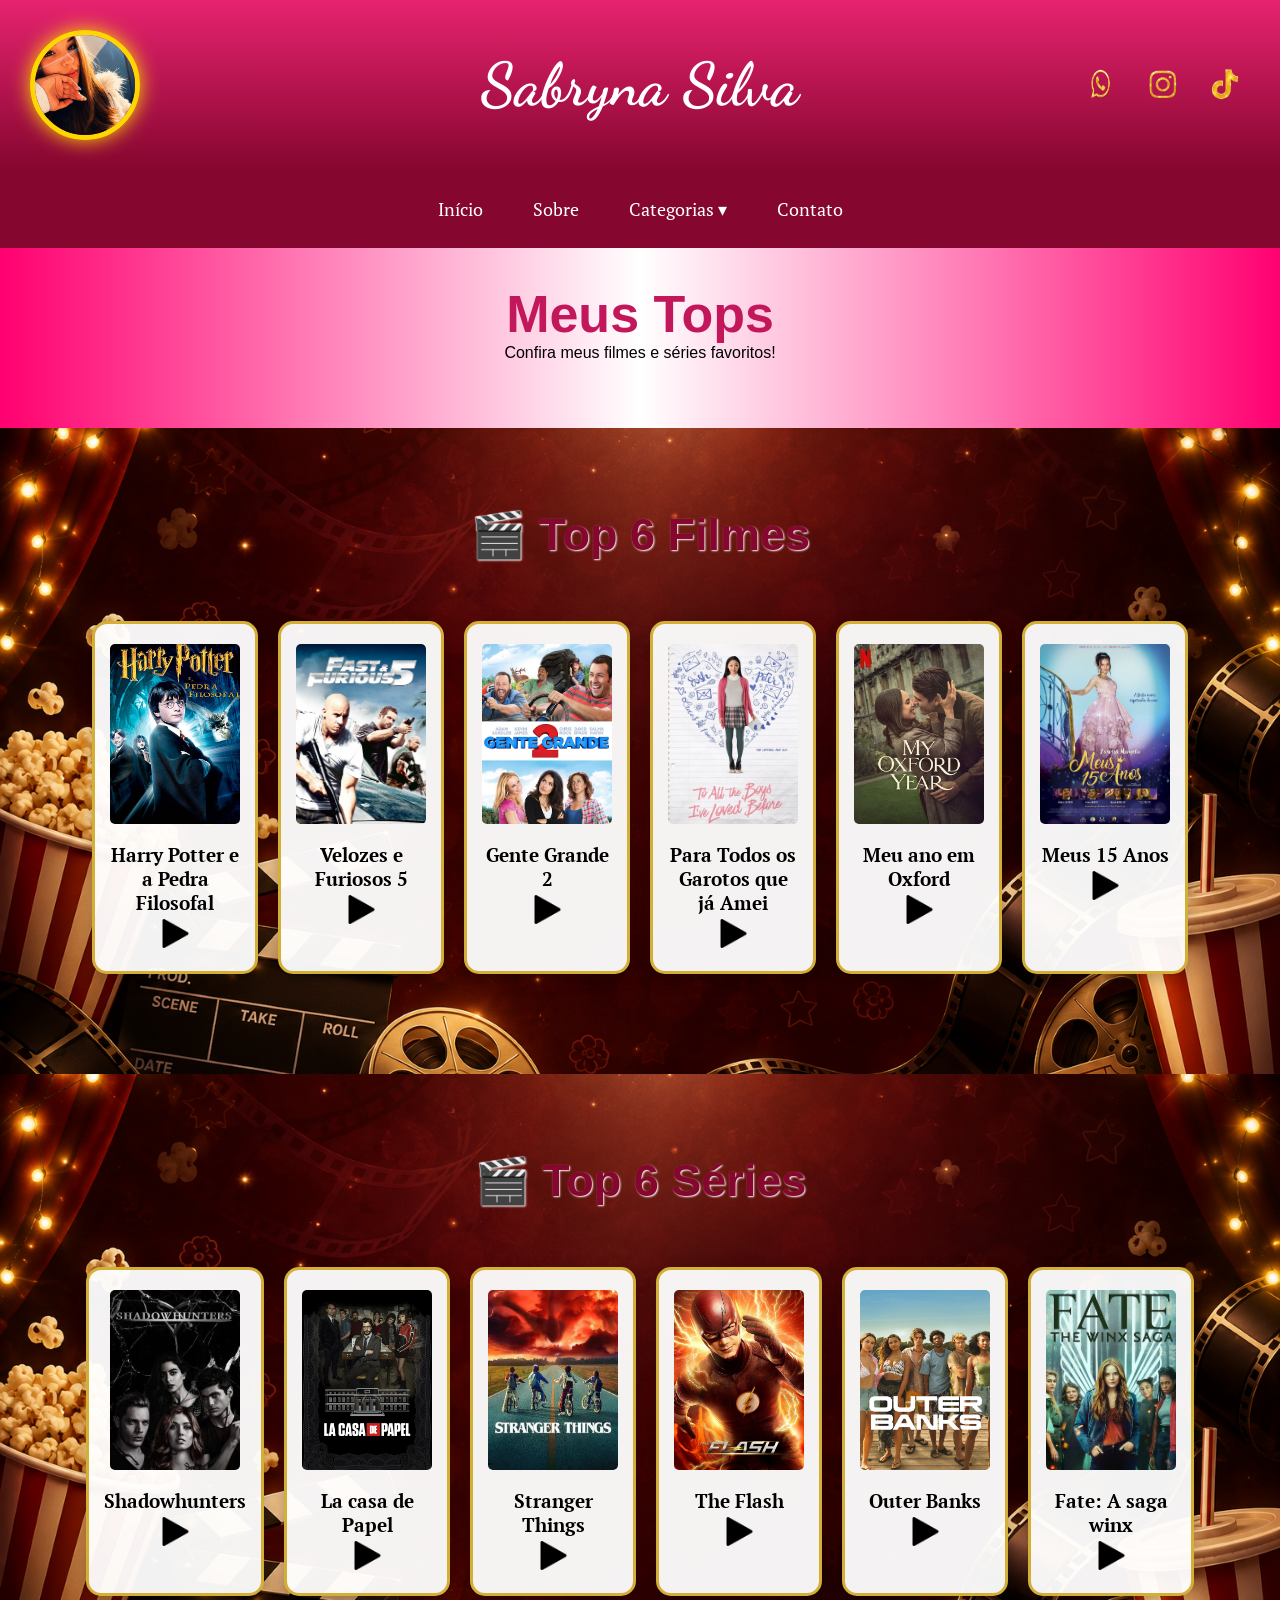
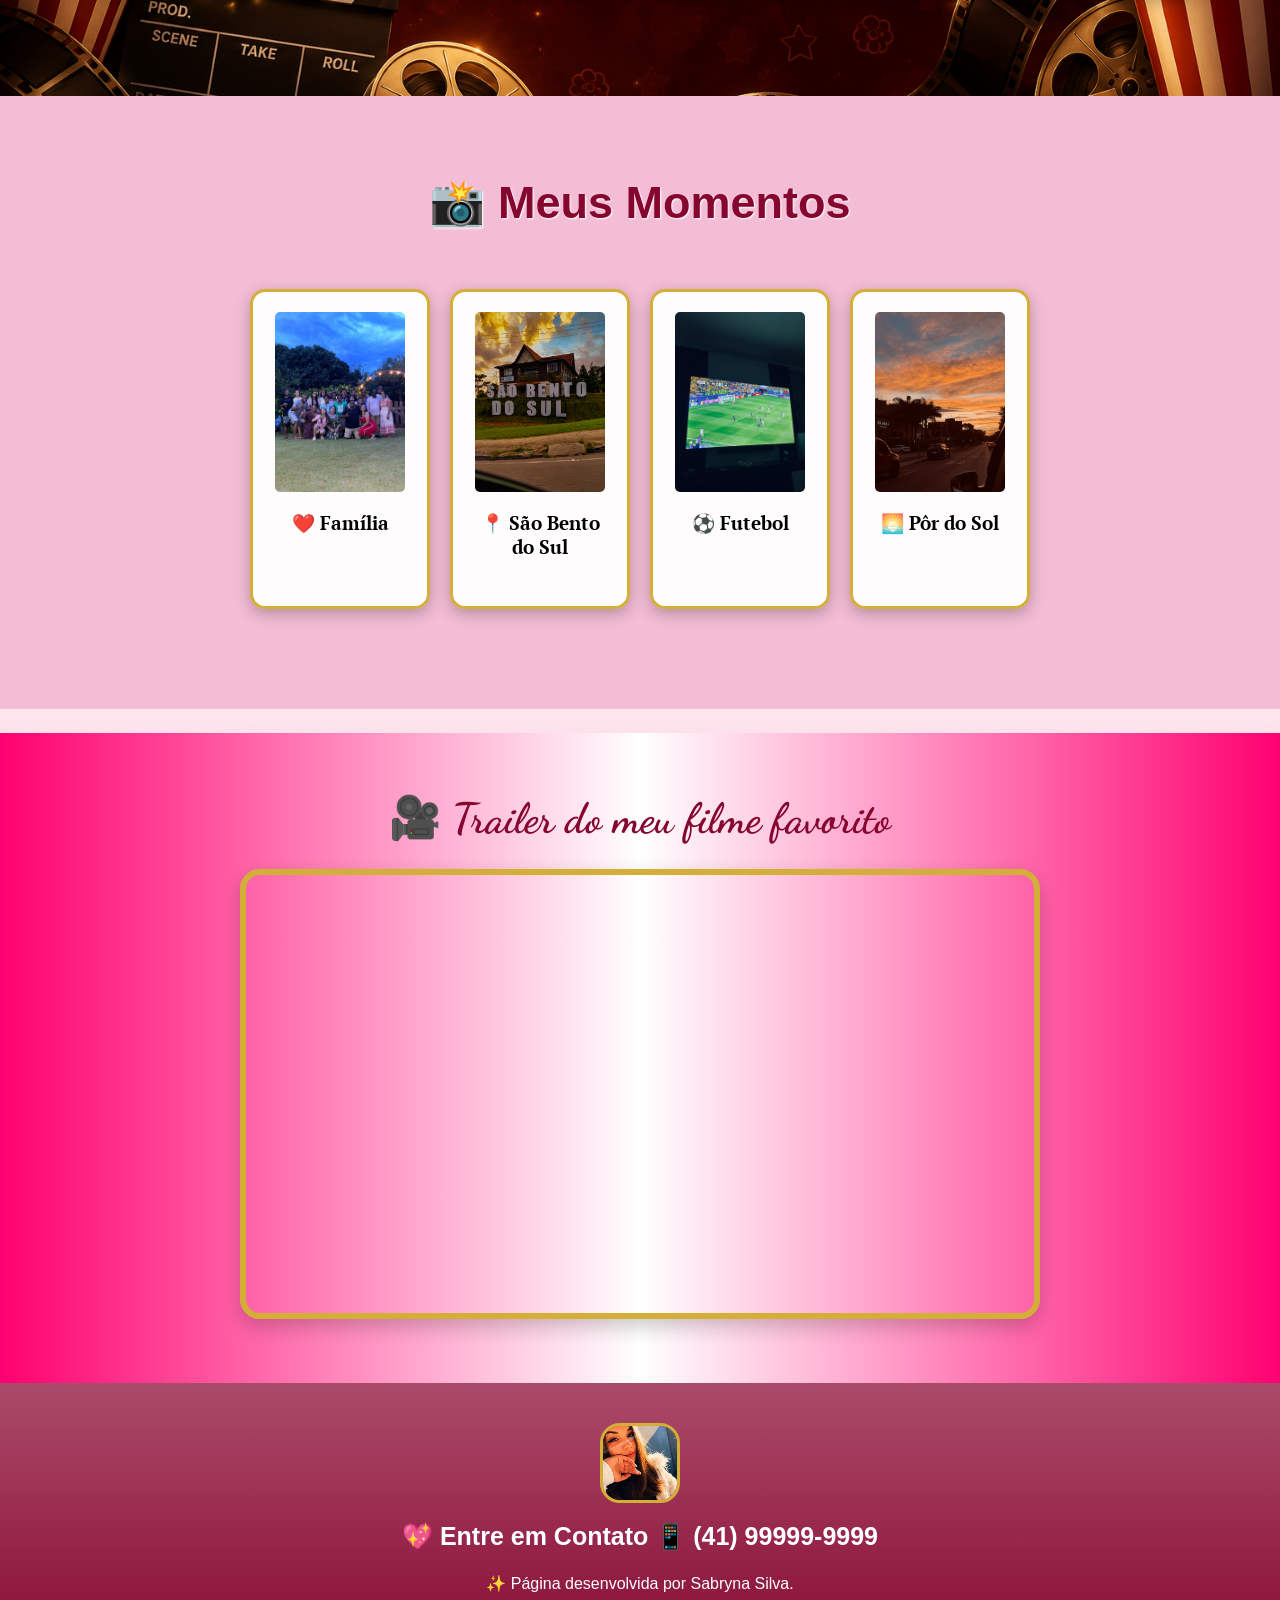
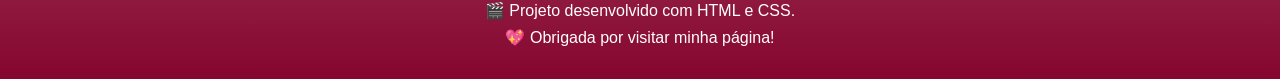
==== commit 1cf55d36: "166" ====
--- a/index.html
+++ b/index.html
@@ -107,7 +107,7 @@
 </section>
 
 <!--Seção estudantes é a parte do paragrafo 3 da página-->
-<section class="estudante">
+<section class="estudante series-destaque">
     <h1 class="estudante_titulo">🎬 Top 6 Séries</h1>
 <div class="estudantes_todos">
 <div class="estudante-div">
--- a/style.css
+++ b/style.css
@@ -327,12 +327,11 @@
     background-repeat: no-repeat;
 }
 
-/* Foto na área rosa */
-.minha-foto-area {
-    background-color: #f3bdd5;
-    display: flex;
-    justify-content: center;
-    align-items: center;
-    padding: 30px 20px;
-}
-
+/* Fundo de cinema na seção de séries */
+.pagina-inicio .series-destaque {
+    background-image: url("fundoCinema.png");
+    background-size: cover;
+    background-position: center;
+    background-repeat: no-repeat;
+}
+
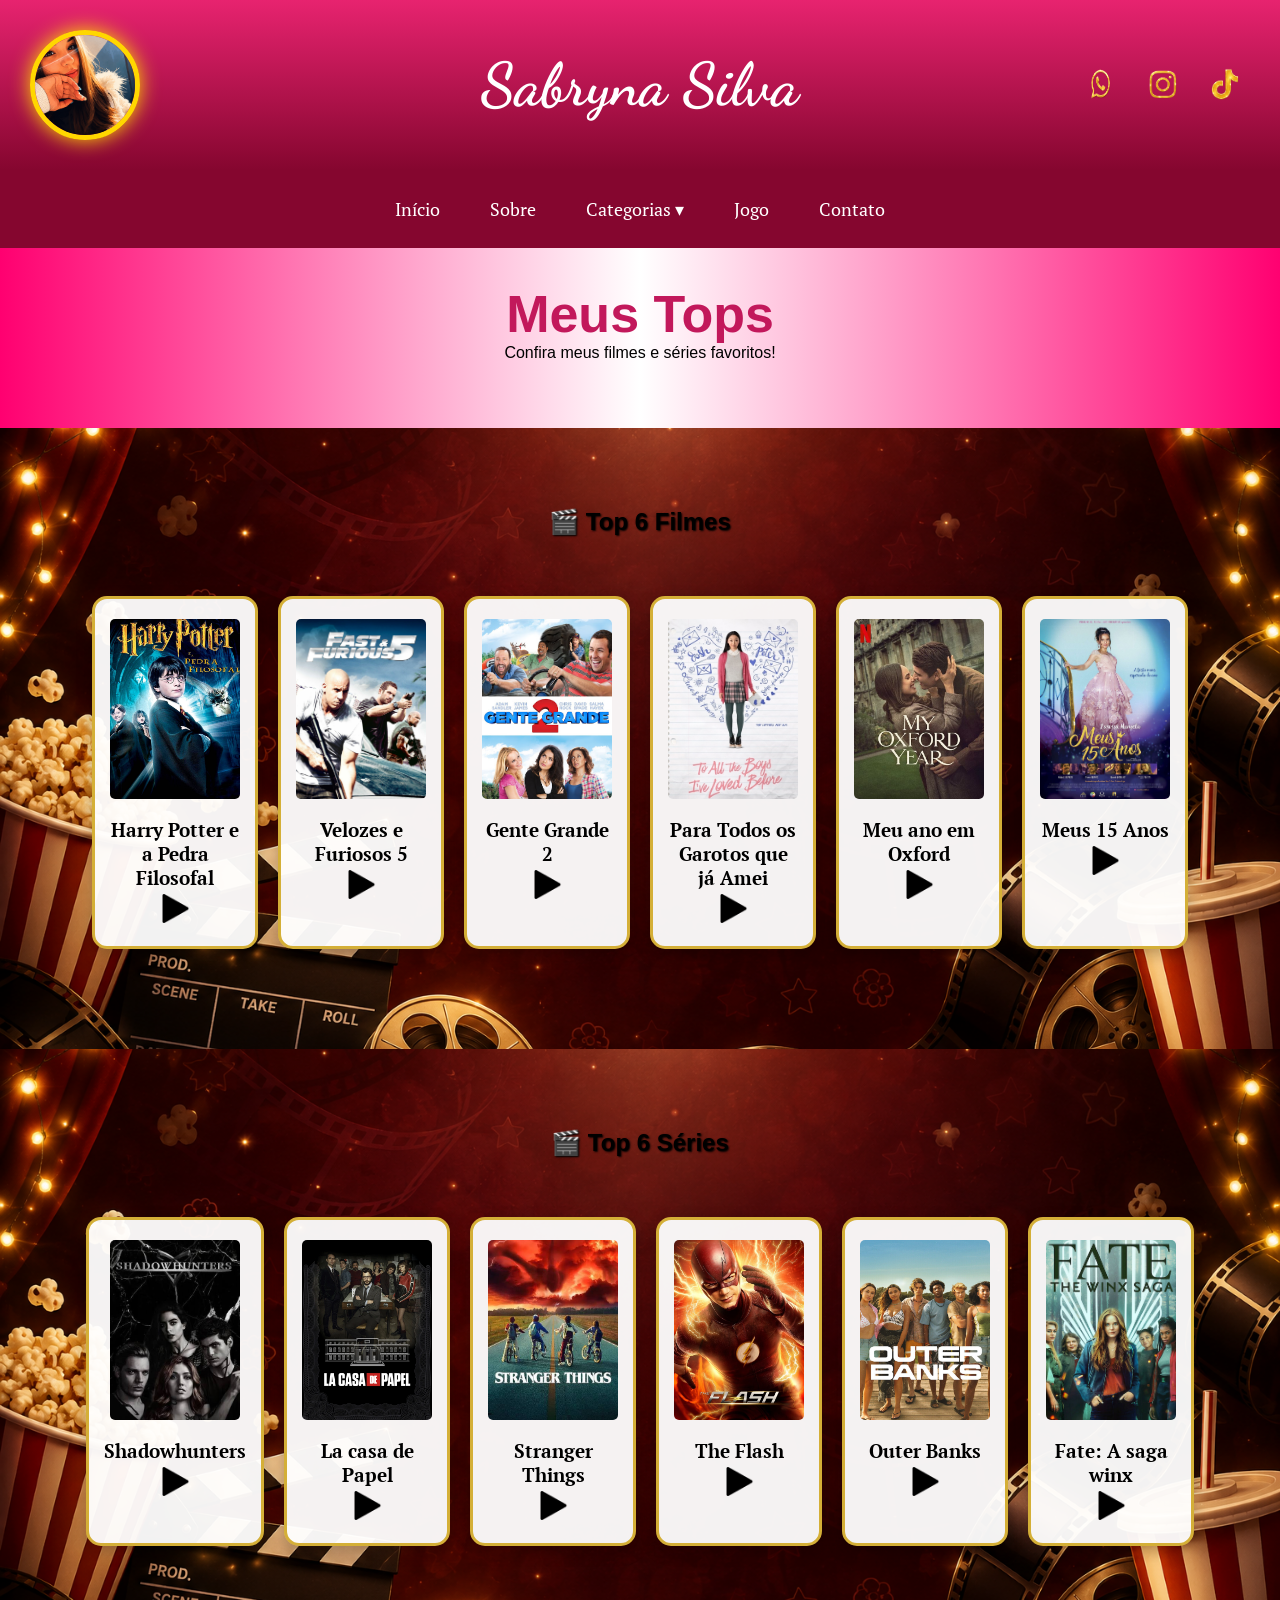
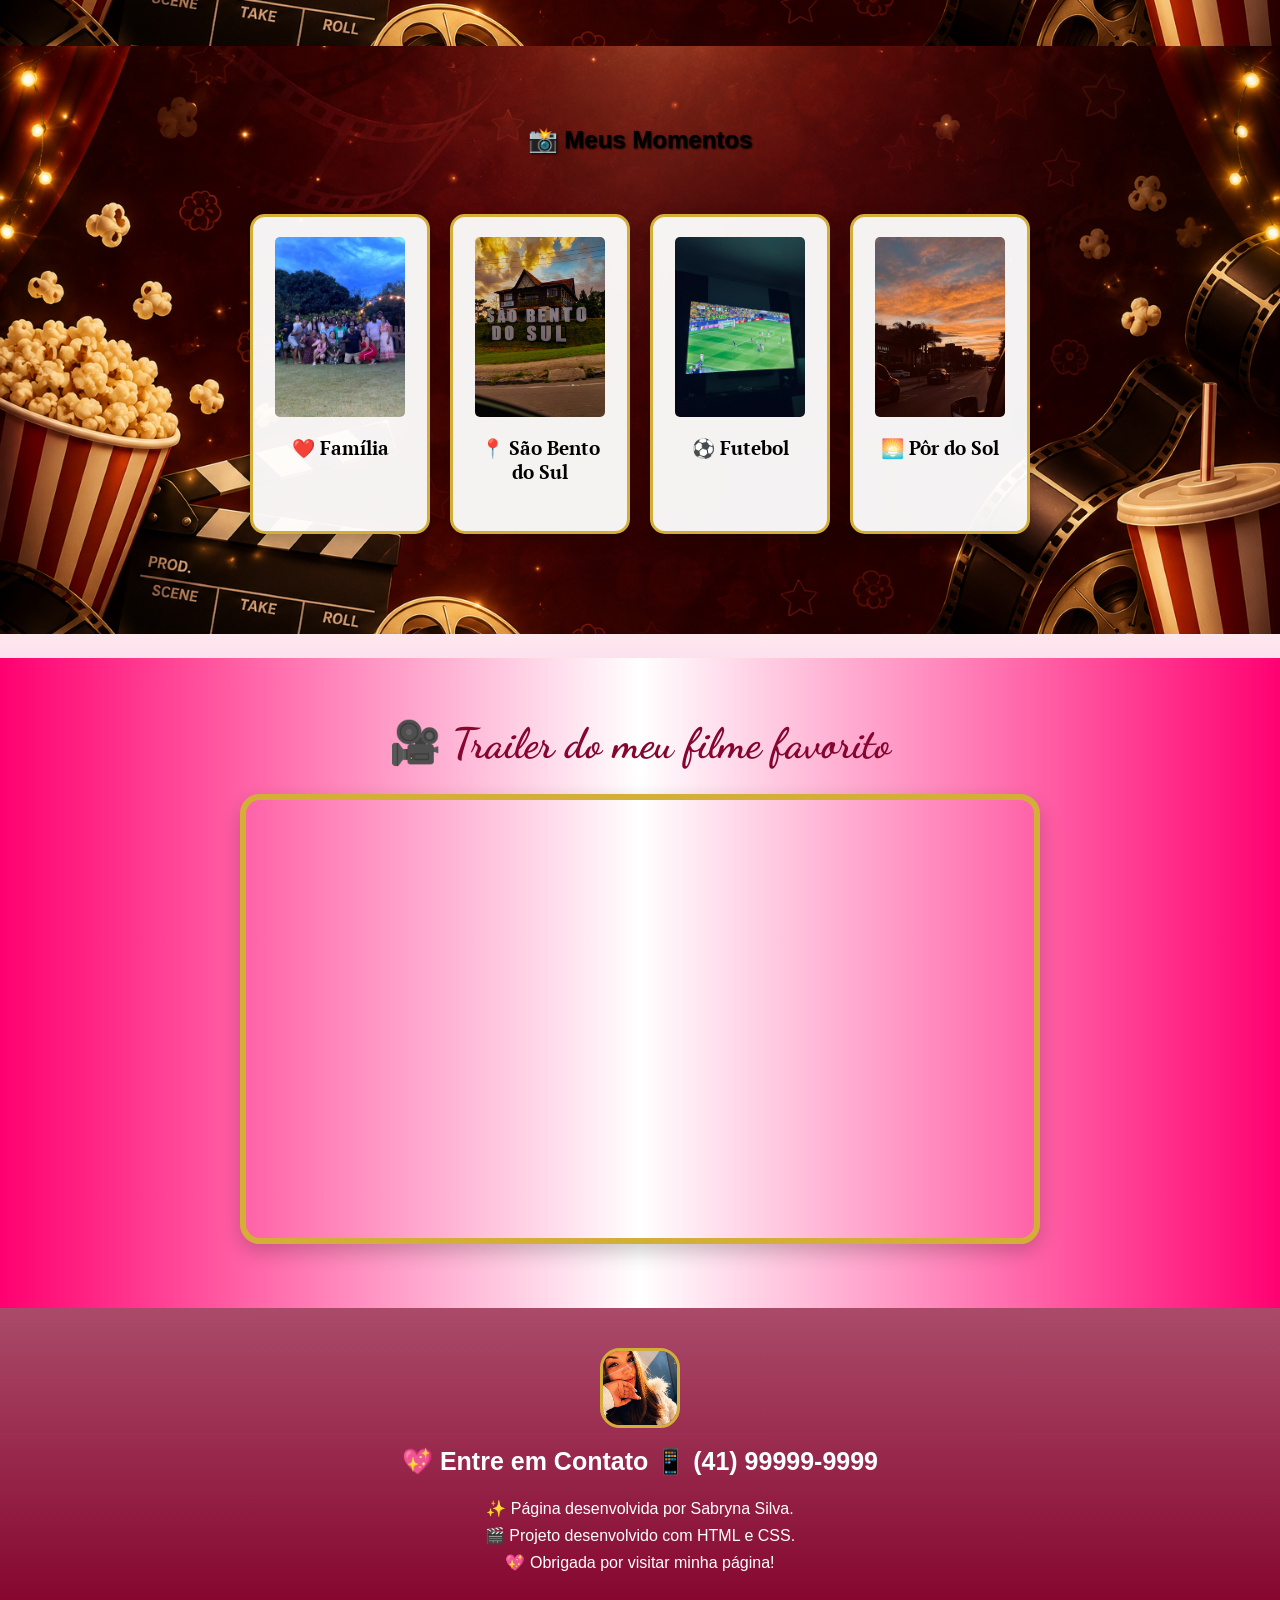
==== commit b73c510b: "16" ====
--- a/index.html
+++ b/index.html
@@ -38,6 +38,7 @@
         </div>
     </div>
 
+     <a href="jogo.html">Jogo</a>
     <a href="contato.html">Contato</a>
 </nav>
 
@@ -167,7 +168,7 @@
 
  
 <!-- Seção Meus Momentos -->
-<section class="estudante">
+<section class="estudante momentos-destaque">
     <h1 class="estudante_titulo">📸 Meus Momentos</h1>
 
     <div class="estudantes_todos">
--- a/style.css
+++ b/style.css
@@ -86,10 +86,10 @@
 .estudante_titulo {
     padding: 20px;
     text-align: center;
-    color: #85062F;
+    color: #ff5d92
     font-size: 45px;
     margin-bottom: 5px;
-    text-shadow: 1px 1px 2px #fff;
+    text-shadow: 1px 1px 2px 
 }
 
 .estudantes_todos {
@@ -335,3 +335,11 @@
     background-repeat: no-repeat;
 }
 
+
+/* Fundo de cinema na seção Meus Momentos */
+.pagina-inicio .momentos-destaque {
+    background-image: url("fundoCinema.png");
+    background-size: cover;
+    background-position: center;
+    background-repeat: no-repeat;
+}
